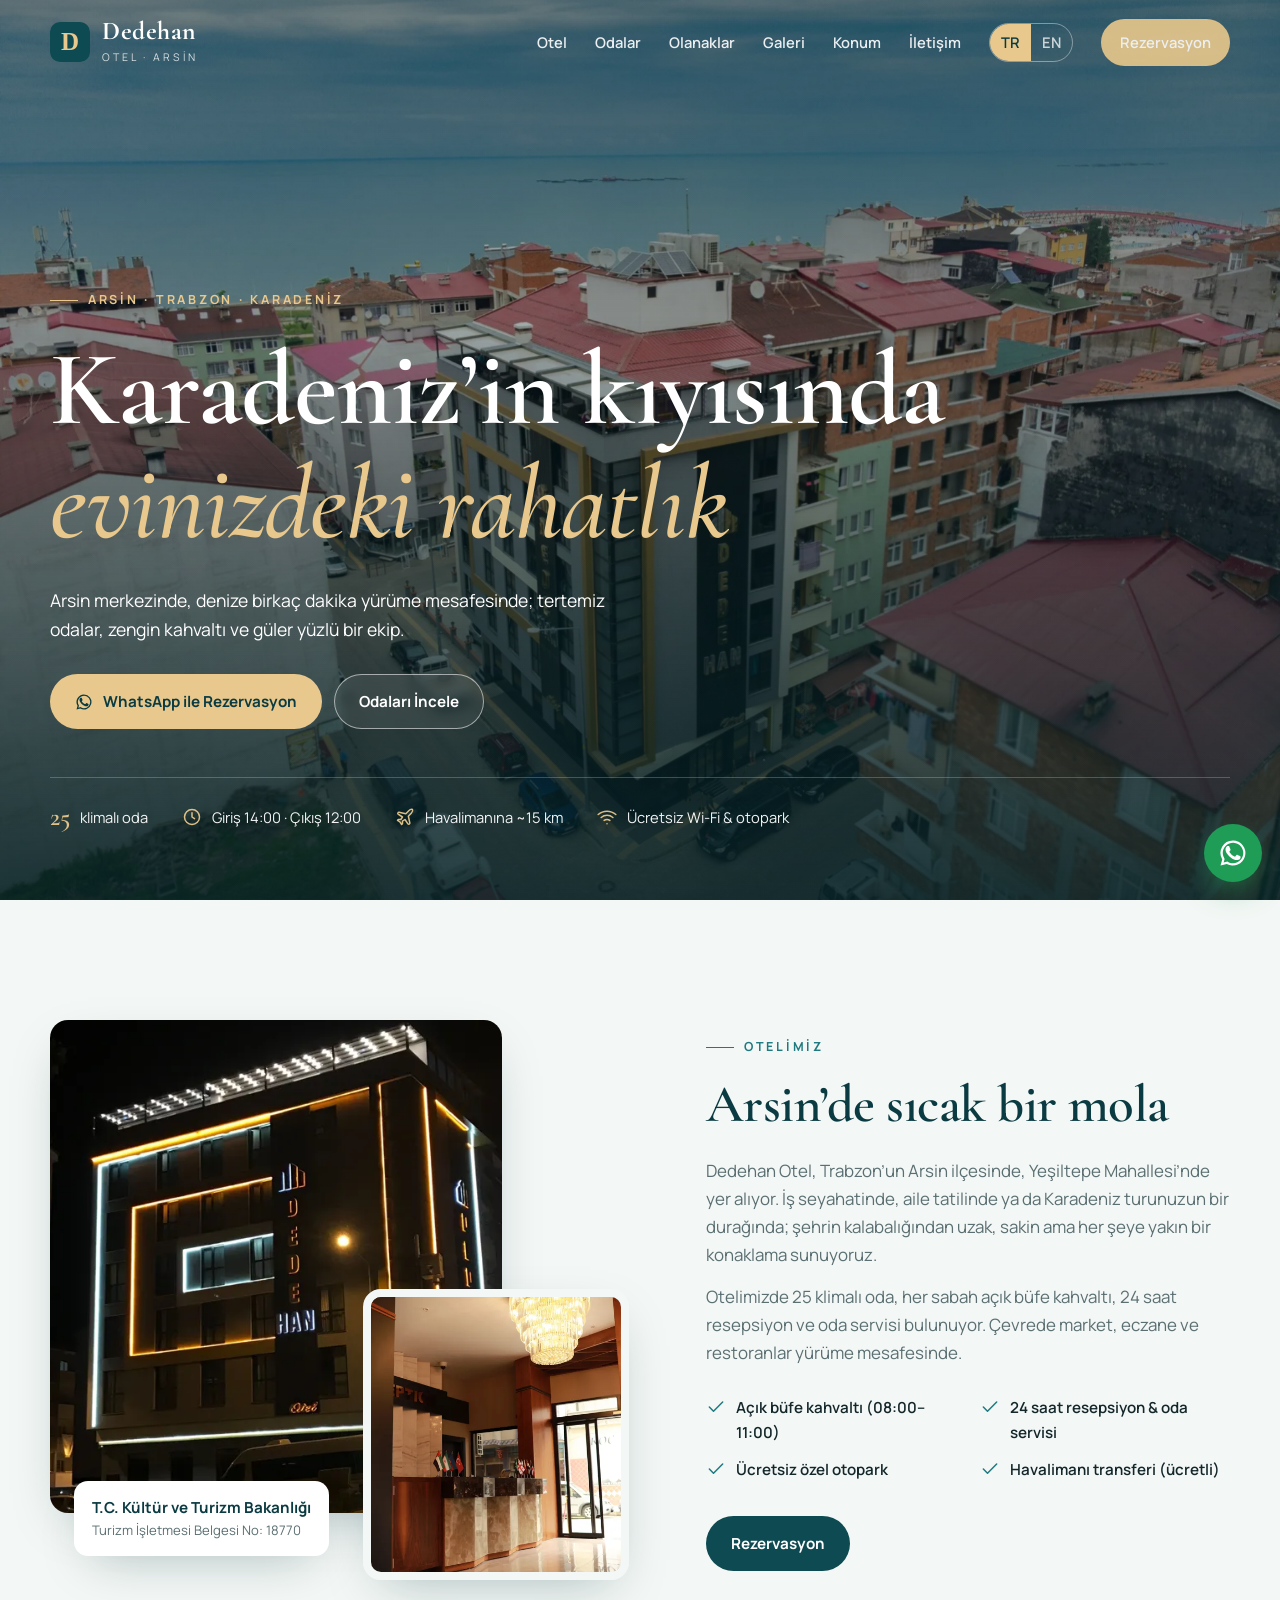
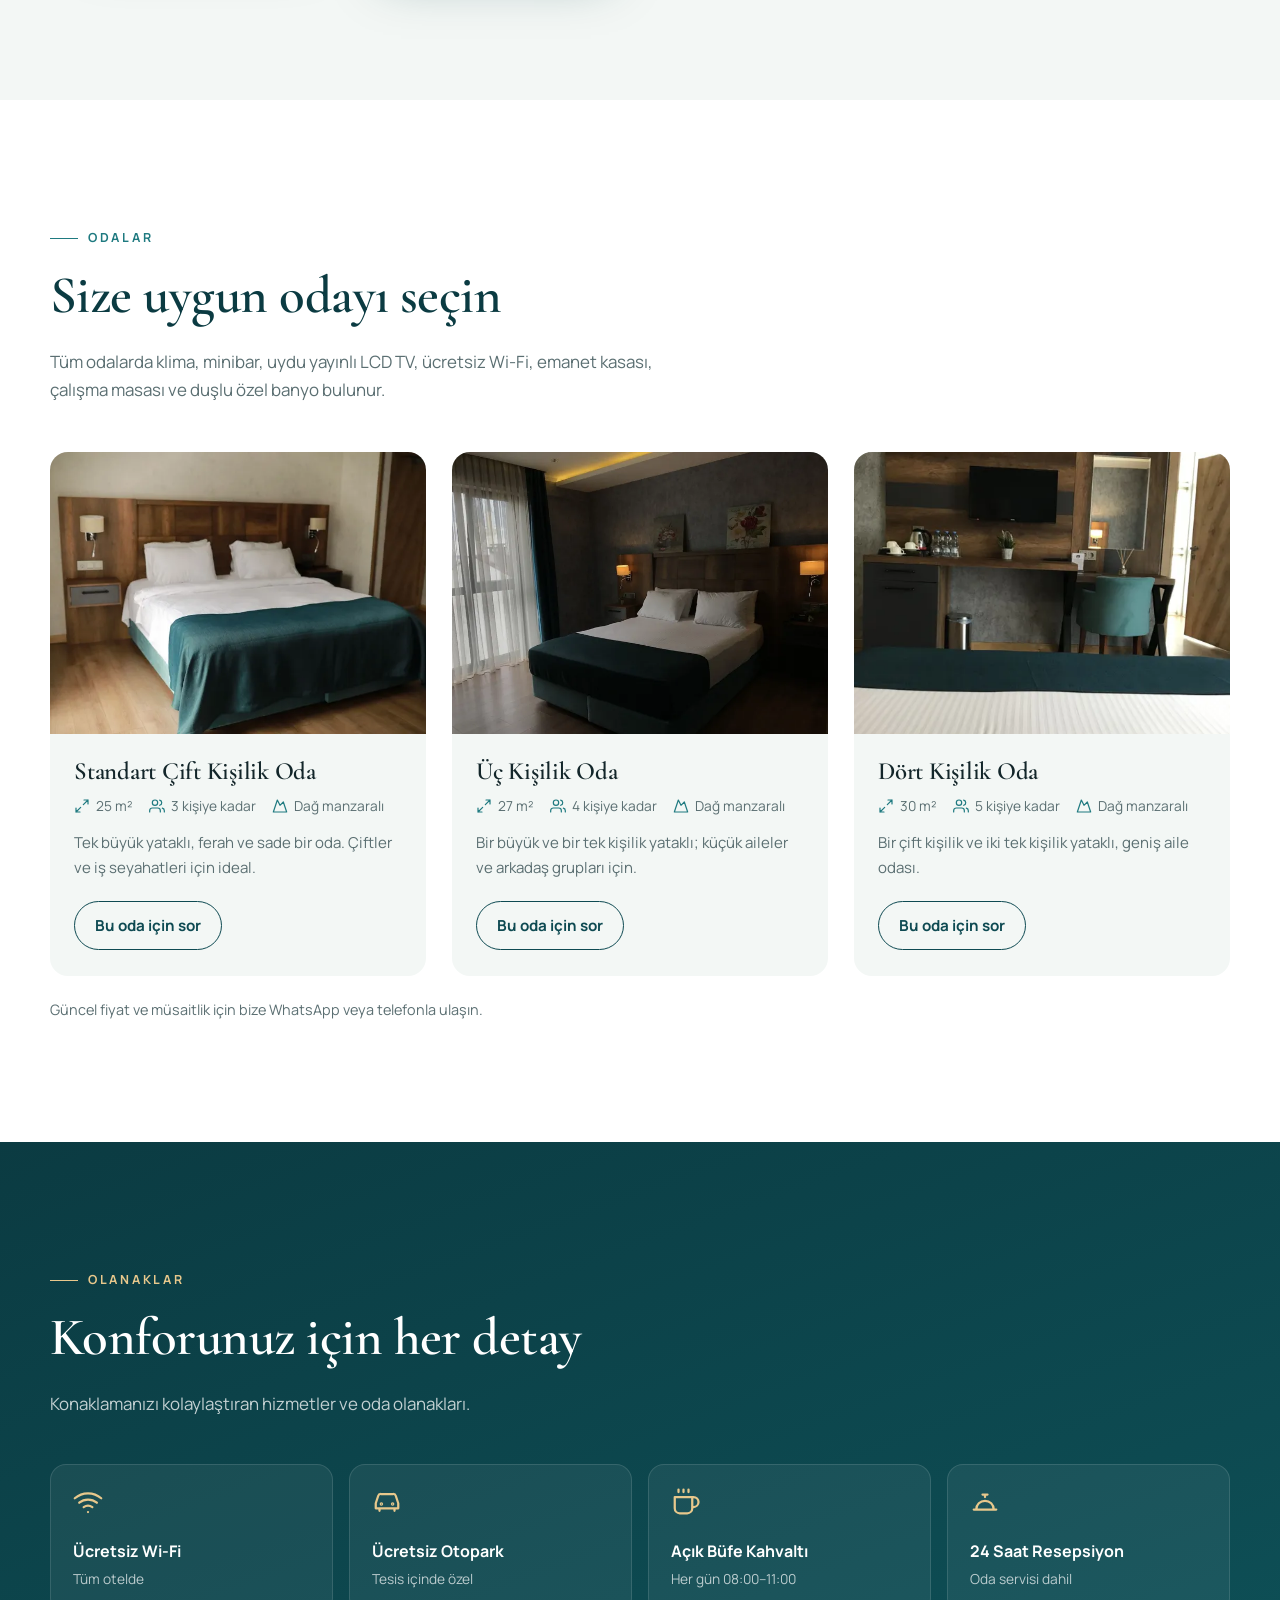
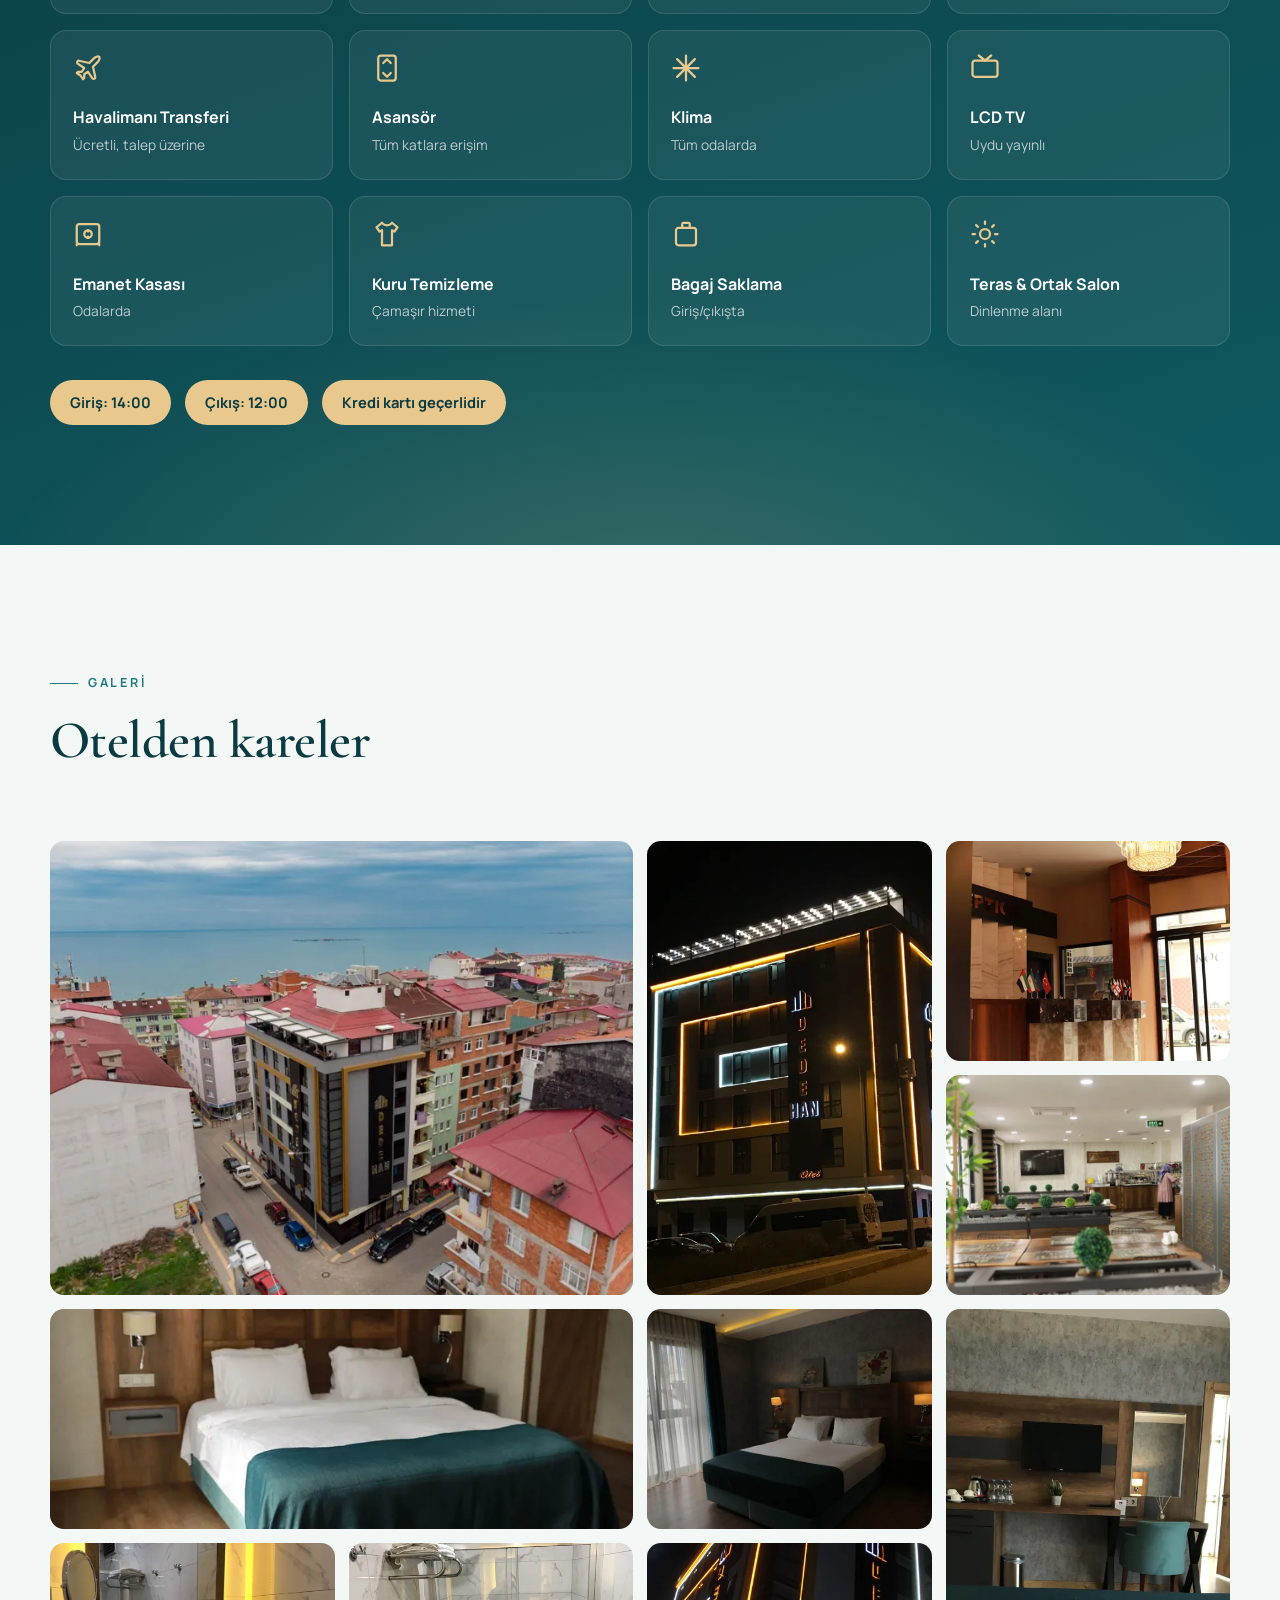
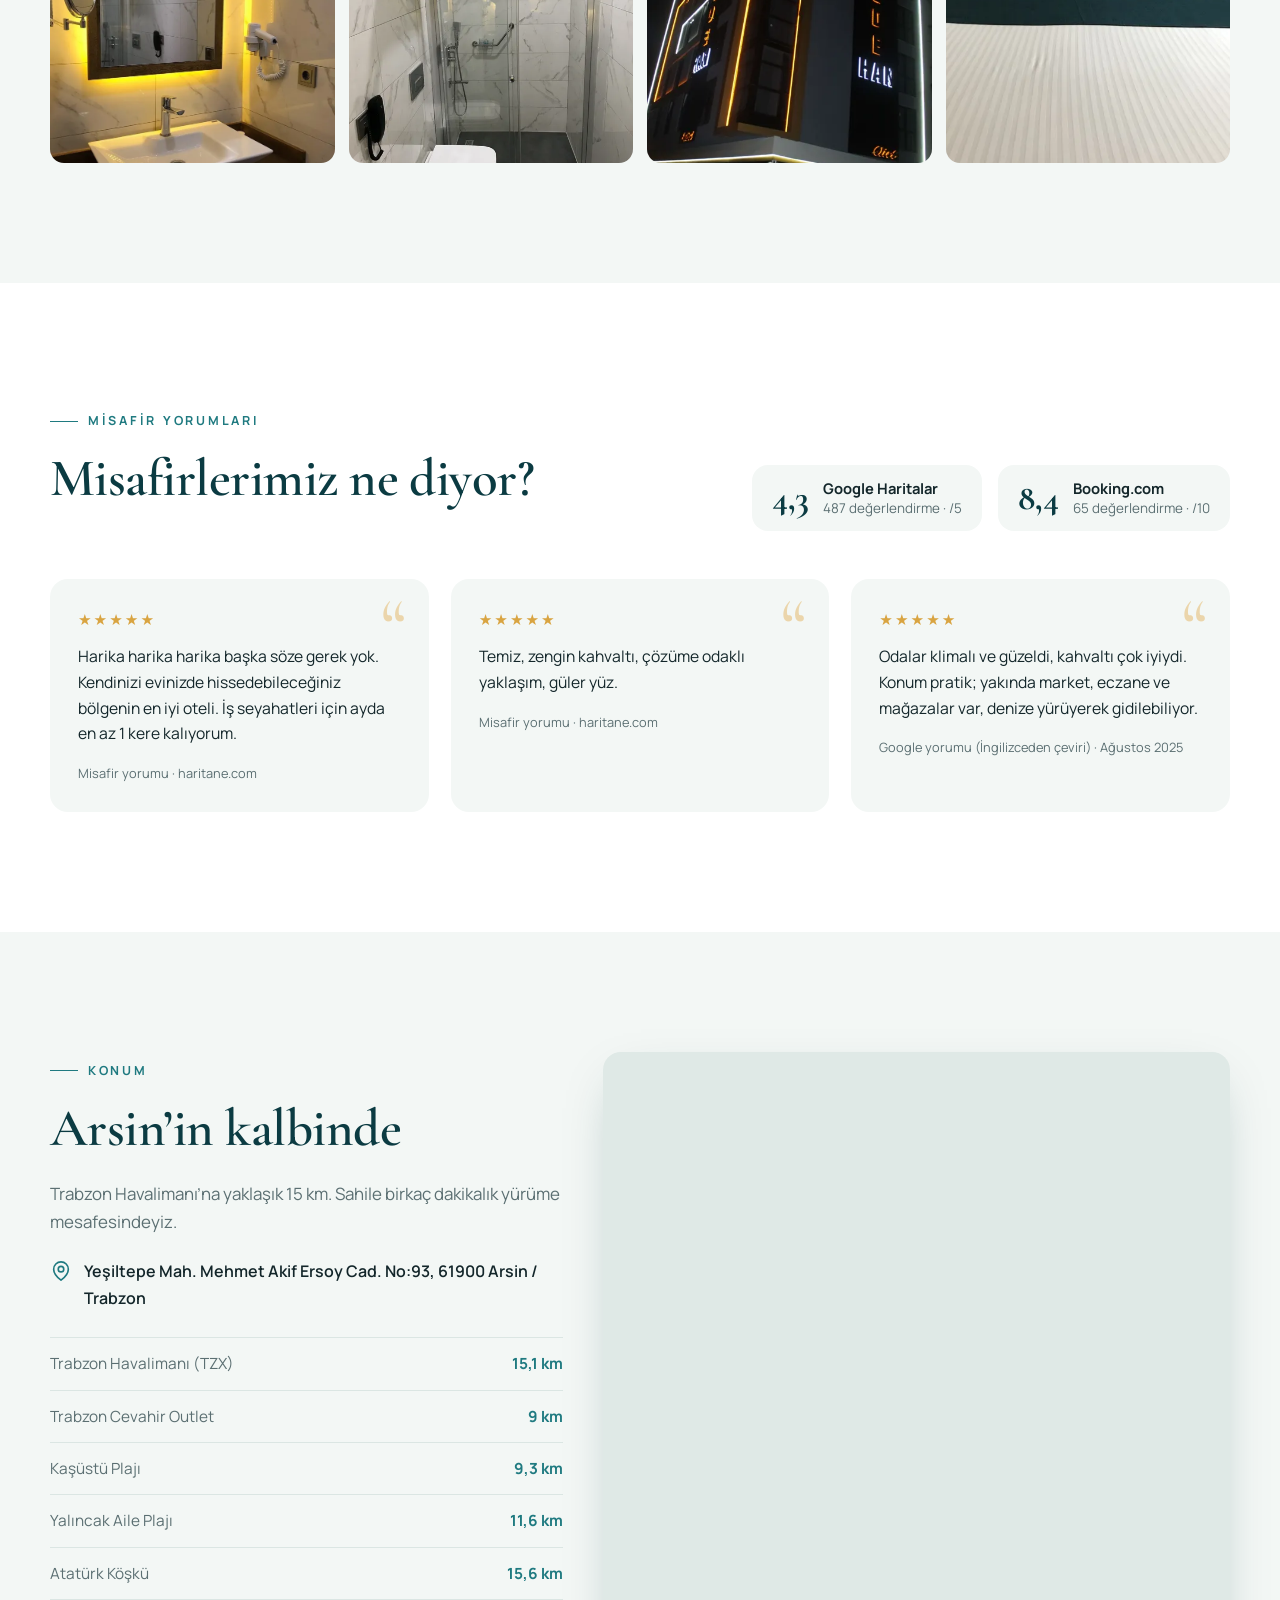
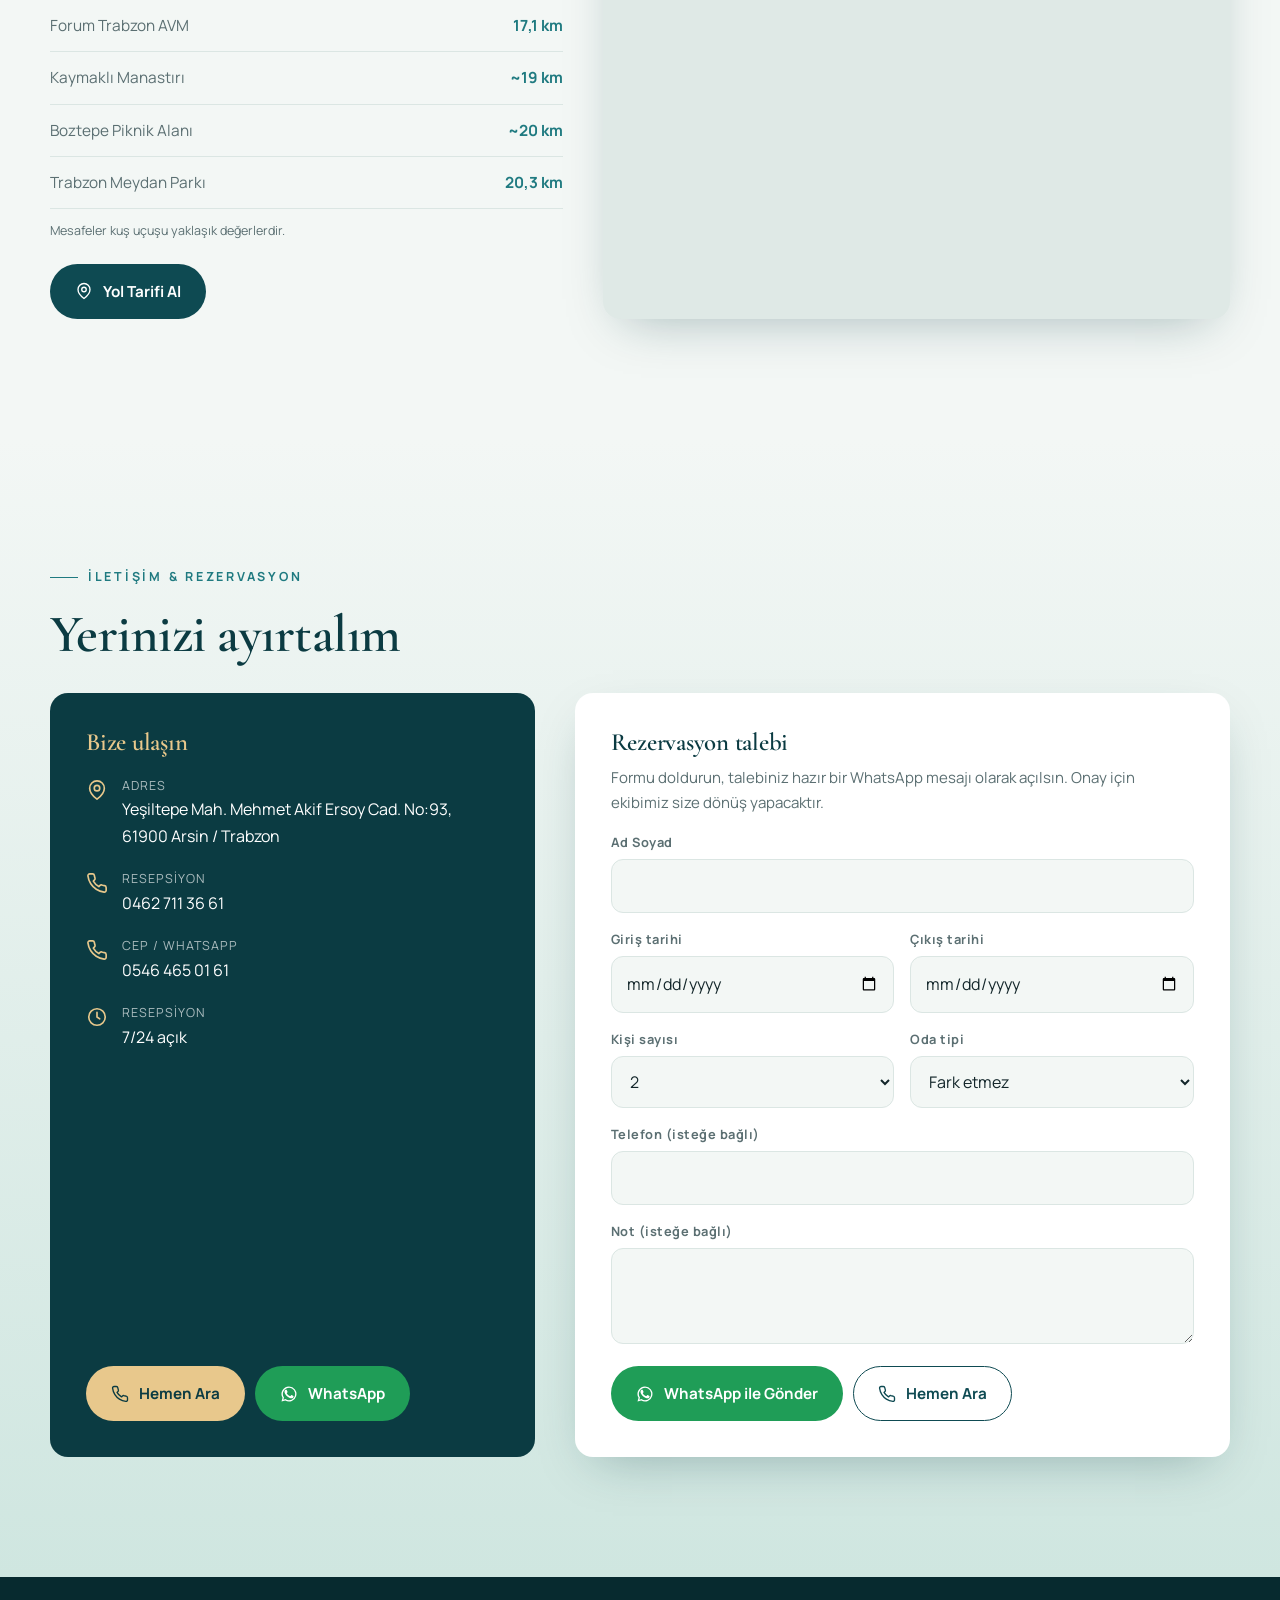
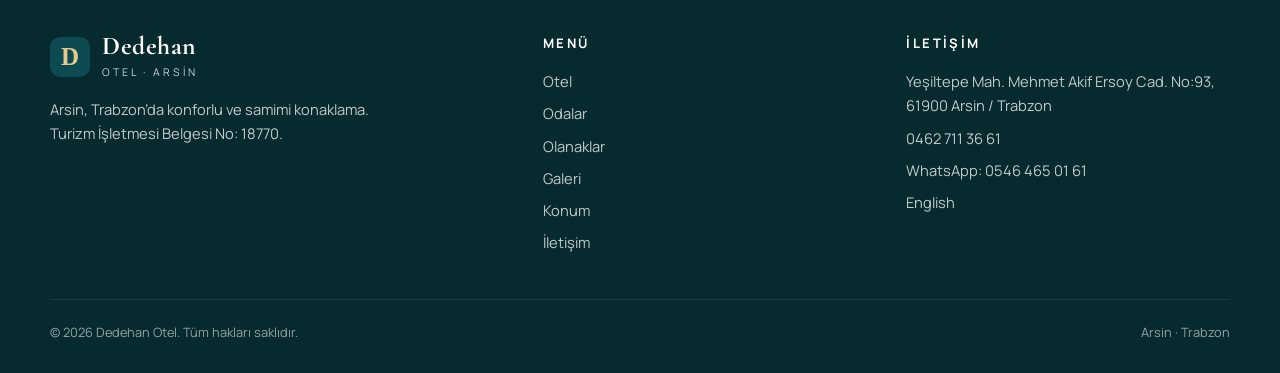
==== index.html @ 5c673018 "Dedehan Otel static site (TR/EN)" ====
<!doctype html>
<html lang="tr">
<head>
<meta charset="utf-8">
<meta name="viewport" content="width=device-width,initial-scale=1,viewport-fit=cover">
<title>Dedehan Otel | Arsin, Trabzon – Deniz Kenarında Konforlu Konaklama</title>
<meta name="description" content="Dedehan Otel, Trabzon Arsin&#x27;de 25 klimalı odası, açık büfe kahvaltısı, ücretsiz otoparkı ve 24 saat resepsiyonuyla sizi bekliyor. Trabzon Havalimanı&#x27;na 15 km.">
<meta name="theme-color" content="#0b3b42">
<link rel="canonical" href="https://adilmertdev.github.io/dedehan-otel/">
<link rel="alternate" hreflang="tr" href="https://adilmertdev.github.io/dedehan-otel/">
<link rel="alternate" hreflang="en" href="https://adilmertdev.github.io/dedehan-otel/en/">
<link rel="alternate" hreflang="x-default" href="https://adilmertdev.github.io/dedehan-otel/">
<meta property="og:type" content="website">
<meta property="og:site_name" content="Dedehan Otel">
<meta property="og:title" content="Dedehan Otel | Arsin, Trabzon – Deniz Kenarında Konforlu Konaklama">
<meta property="og:description" content="Dedehan Otel, Trabzon Arsin&#x27;de 25 klimalı odası, açık büfe kahvaltısı, ücretsiz otoparkı ve 24 saat resepsiyonuyla sizi bekliyor. Trabzon Havalimanı&#x27;na 15 km.">
<meta property="og:url" content="https://adilmertdev.github.io/dedehan-otel/">
<meta property="og:image" content="https://adilmertdev.github.io/dedehan-otel/assets/og.jpg">
<meta property="og:locale" content="tr_TR">
<meta name="twitter:card" content="summary_large_image">
<link rel="icon" href="assets/favicon.svg" type="image/svg+xml">
<link rel="icon" href="assets/favicon-32.png" sizes="32x32">
<link rel="apple-touch-icon" href="assets/apple-touch-icon.png">
<link rel="preconnect" href="https://fonts.googleapis.com">
<link rel="preconnect" href="https://fonts.gstatic.com" crossorigin>
<link href="https://fonts.googleapis.com/css2?family=Cormorant+Garamond:ital,wght@0,500;0,600;0,700;1,500&family=Manrope:wght@400;600;700&display=swap" rel="stylesheet">
<link rel="preload" as="image" href="assets/img/havadan-deniz.webp">
<link rel="stylesheet" href="css/style.css">
<script type="application/ld+json">{"@context": "https://schema.org", "@type": "Hotel", "name": "Dedehan Otel", "alternateName": "Dedehan Hotel", "url": "https://adilmertdev.github.io/dedehan-otel/", "image": ["https://adilmertdev.github.io/dedehan-otel/assets/img/havadan-deniz.webp", "https://adilmertdev.github.io/dedehan-otel/assets/img/dis-cephe-gece.webp"], "description": "Dedehan Otel, Trabzon Arsin'de 25 klimalı odası, açık büfe kahvaltısı, ücretsiz otoparkı ve 24 saat resepsiyonuyla sizi bekliyor. Trabzon Havalimanı'na 15 km.", "telephone": "+904627113661", "address": {"@type": "PostalAddress", "streetAddress": "Yeşiltepe Mah. Mehmet Akif Ersoy Cad. No:93", "addressLocality": "Arsin", "addressRegion": "Trabzon", "postalCode": "61900", "addressCountry": "TR"}, "geo": {"@type": "GeoCoordinates", "latitude": 40.953379, "longitude": 39.935476}, "checkinTime": "14:00", "checkoutTime": "12:00", "numberOfRooms": 25, "amenityFeature": [{"@type": "LocationFeatureSpecification", "name": "Free WiFi", "value": true}, {"@type": "LocationFeatureSpecification", "name": "Free parking", "value": true}, {"@type": "LocationFeatureSpecification", "name": "24-hour front desk", "value": true}, {"@type": "LocationFeatureSpecification", "name": "Room service", "value": true}, {"@type": "LocationFeatureSpecification", "name": "Airport shuttle", "value": true}, {"@type": "LocationFeatureSpecification", "name": "Elevator", "value": true}, {"@type": "LocationFeatureSpecification", "name": "Air conditioning", "value": true}, {"@type": "LocationFeatureSpecification", "name": "Breakfast", "value": true}], "aggregateRating": {"@type": "AggregateRating", "ratingValue": 4.3, "bestRating": 5, "reviewCount": 487}}</script>
</head>
<body>
<header class="hdr"><div class="wrap">
<a class="brand" href="#top"><img src="assets/favicon.svg" alt="" width="40" height="40"><span><b>Dedehan</b><small>Otel · Arsin</small></span></a>
<nav class="nav" aria-label="Menü"><a href="#hakkimizda">Otel</a><a href="#odalar">Odalar</a><a href="#olanaklar">Olanaklar</a><a href="#galeri">Galeri</a><a href="#konum">Konum</a><a href="#iletisim">İletişim</a><span class="lang"><a href="./" class="on" hreflang="tr" lang="tr">TR</a><a href="en/" class="" hreflang="en" lang="en">EN</a></span><a class="btn btn-sand" href="#iletisim">Rezervasyon</a></nav>
<button class="burger" aria-label="Menü" aria-expanded="false"><span></span></button>
</div></header>
<main id="top">
<section class="hero">
<div class="hero-bg"><img src="assets/img/havadan-deniz.webp" alt="Otel ve Karadeniz manzarası" fetchpriority="high"></div>
<div class="wrap">
<span class="eyebrow rv">Arsin · Trabzon · Karadeniz</span>
<h1 class="rv d1">Karadeniz’in kıyısında<br><em>evinizdeki rahatlık</em></h1>
<p class="rv d2">Arsin merkezinde, denize birkaç dakika yürüme mesafesinde; tertemiz odalar, zengin kahvaltı ve güler yüzlü bir ekip.</p>
<div class="hero-cta rv d3"><a class="btn btn-sand" href="https://wa.me/905464650161" target="_blank" rel="noopener"><svg viewBox="0 0 24 24" fill="currentColor" aria-hidden="true"><path d="M17.5 14.4c-.3-.1-1.8-.9-2-1-.3-.1-.5-.1-.7.1-.2.3-.8 1-.9 1.2-.2.2-.3.2-.6.1-.3-.1-1.3-.5-2.4-1.5-.9-.8-1.5-1.8-1.7-2.1-.2-.3 0-.5.1-.6l.4-.5c.2-.2.2-.3.3-.5.1-.2 0-.4 0-.5l-.9-2.2c-.2-.6-.5-.5-.7-.5h-.6c-.2 0-.5.1-.8.4-.3.3-1 1-1 2.5s1.1 2.9 1.2 3.1c.1.2 2.1 3.2 5.1 4.5.7.3 1.3.5 1.7.6.7.2 1.4.2 1.9.1.6-.1 1.8-.7 2-1.4.2-.7.2-1.3.2-1.4-.1-.1-.3-.2-.6-.3zM12 2a10 10 0 0 0-8.6 15.1L2 22l5-1.3A10 10 0 1 0 12 2zm0 18.2c-1.5 0-3-.4-4.2-1.2l-.3-.2-3 .8.8-2.9-.2-.3A8.2 8.2 0 1 1 12 20.2z"/></svg>WhatsApp ile Rezervasyon</a><a class="btn btn-ghost" href="#odalar">Odaları İncele</a></div>
<div class="hero-facts rv d3"><div><b>25</b>klimalı oda</div><div><svg viewBox="0 0 24 24" fill="none" stroke="currentColor" stroke-width="1.8" stroke-linecap="round" stroke-linejoin="round" aria-hidden="true"><circle cx="12" cy="12" r="9"/><path d="M12 7v5l3 2"/></svg>Giriş 14:00 · Çıkış 12:00</div><div><svg viewBox="0 0 24 24" fill="none" stroke="currentColor" stroke-width="1.8" stroke-linecap="round" stroke-linejoin="round" aria-hidden="true"><path d="M17.8 19.2 16 11l3.5-3.5C21 6 21.5 4 21 3c-1-.5-3 0-4.5 1.5L13 8 4.8 6.2c-.5-.1-.9.1-1.1.5l-.3.5c-.2.5-.1 1 .3 1.3L9 12l-2 3H4l-1 1 3 2 2 3 1-1v-3l3-2 3.5 5.3c.3.4.8.5 1.3.3l.5-.2c.4-.3.6-.7.5-1.2z"/></svg>Havalimanına ~15 km</div><div><svg viewBox="0 0 24 24" fill="none" stroke="currentColor" stroke-width="1.8" stroke-linecap="round" stroke-linejoin="round" aria-hidden="true"><path d="M5 12.55a11 11 0 0 1 14.08 0M1.42 9a16 16 0 0 1 21.16 0M8.53 16.11a6 6 0 0 1 6.95 0M12 20h.01"/></svg>Ücretsiz Wi‑Fi & otopark</div></div>
</div>
</section>

<section id="hakkimizda"><div class="wrap about-grid">
<div class="about-media rv"><img class="a1" src="assets/img/dis-cephe-gece-sm.webp" alt="Otel cephesi – gece" loading="lazy"><img class="a2" src="assets/img/lobi-sm.webp" alt="Lobi ve resepsiyon" loading="lazy"><div class="badge-cert"><b>T.C. Kültür ve Turizm Bakanlığı</b>Turizm İşletmesi Belgesi No: 18770</div></div>
<div><span class="eyebrow rv">Otelimiz</span><h2 class="rv d1">Arsin’de sıcak bir mola</h2><p class="lead rv d2">Dedehan Otel, Trabzon’un Arsin ilçesinde, Yeşiltepe Mahallesi’nde yer alıyor. İş seyahatinde, aile tatilinde ya da Karadeniz turunuzun bir durağında; şehrin kalabalığından uzak, sakin ama her şeye yakın bir konaklama sunuyoruz.</p><p class="lead rv d2" style="margin-top:14px">Otelimizde 25 klimalı oda, her sabah açık büfe kahvaltı, 24 saat resepsiyon ve oda servisi bulunuyor. Çevrede market, eczane ve restoranlar yürüme mesafesinde.</p>
<ul class="ticks rv d3"><li><svg viewBox="0 0 24 24" fill="none" stroke="currentColor" stroke-width="1.8" stroke-linecap="round" stroke-linejoin="round" aria-hidden="true"><path d="M20 6 9 17l-5-5"/></svg>Açık büfe kahvaltı (08:00–11:00)</li><li><svg viewBox="0 0 24 24" fill="none" stroke="currentColor" stroke-width="1.8" stroke-linecap="round" stroke-linejoin="round" aria-hidden="true"><path d="M20 6 9 17l-5-5"/></svg>24 saat resepsiyon & oda servisi</li><li><svg viewBox="0 0 24 24" fill="none" stroke="currentColor" stroke-width="1.8" stroke-linecap="round" stroke-linejoin="round" aria-hidden="true"><path d="M20 6 9 17l-5-5"/></svg>Ücretsiz özel otopark</li><li><svg viewBox="0 0 24 24" fill="none" stroke="currentColor" stroke-width="1.8" stroke-linecap="round" stroke-linejoin="round" aria-hidden="true"><path d="M20 6 9 17l-5-5"/></svg>Havalimanı transferi (ücretli)</li></ul>
<a class="btn btn-teal rv d3" href="#iletisim">Rezervasyon</a></div>
</div></section>

<section id="odalar" class="rooms"><div class="wrap">
<div class="sec-head"><div><span class="eyebrow rv">Odalar</span><h2 class="rv d1">Size uygun odayı seçin</h2><p class="lead rv d2">Tüm odalarda klima, minibar, uydu yayınlı LCD TV, ücretsiz Wi‑Fi, emanet kasası, çalışma masası ve duşlu özel banyo bulunur.</p></div></div>
<div class="room-grid"><article class="room rv d0"><div class="room-img"><img src="assets/img/oda-1-sm.webp" alt="Standart Çift Kişilik Oda" loading="lazy" width="720" height="540"></div><div class="room-body"><h3>Standart Çift Kişilik Oda</h3><div class="room-meta"><span><svg viewBox="0 0 24 24" fill="none" stroke="currentColor" stroke-width="1.8" stroke-linecap="round" stroke-linejoin="round" aria-hidden="true"><path d="M15 3h6v6M9 21H3v-6M21 3l-7 7M3 21l7-7"/></svg>25 m²</span><span><svg viewBox="0 0 24 24" fill="none" stroke="currentColor" stroke-width="1.8" stroke-linecap="round" stroke-linejoin="round" aria-hidden="true"><path d="M17 21v-2a4 4 0 0 0-4-4H5a4 4 0 0 0-4 4v2"/><circle cx="9" cy="7" r="4"/><path d="M23 21v-2a4 4 0 0 0-3-3.9M16 3.1a4 4 0 0 1 0 7.8"/></svg>3 kişiye kadar</span><span><svg viewBox="0 0 24 24" fill="none" stroke="currentColor" stroke-width="1.8" stroke-linecap="round" stroke-linejoin="round" aria-hidden="true"><path d="m8 3 4 8 5-5 5 15H2z"/></svg>Dağ manzaralı</span></div><p>Tek büyük yataklı, ferah ve sade bir oda. Çiftler ve iş seyahatleri için ideal.</p><a class="btn btn-line" href="#iletisim" data-room="Standart Çift Kişilik Oda">Bu oda için sor</a></div></article><article class="room rv d1"><div class="room-img"><img src="assets/img/oda-2-sm.webp" alt="Üç Kişilik Oda" loading="lazy" width="720" height="540"></div><div class="room-body"><h3>Üç Kişilik Oda</h3><div class="room-meta"><span><svg viewBox="0 0 24 24" fill="none" stroke="currentColor" stroke-width="1.8" stroke-linecap="round" stroke-linejoin="round" aria-hidden="true"><path d="M15 3h6v6M9 21H3v-6M21 3l-7 7M3 21l7-7"/></svg>27 m²</span><span><svg viewBox="0 0 24 24" fill="none" stroke="currentColor" stroke-width="1.8" stroke-linecap="round" stroke-linejoin="round" aria-hidden="true"><path d="M17 21v-2a4 4 0 0 0-4-4H5a4 4 0 0 0-4 4v2"/><circle cx="9" cy="7" r="4"/><path d="M23 21v-2a4 4 0 0 0-3-3.9M16 3.1a4 4 0 0 1 0 7.8"/></svg>4 kişiye kadar</span><span><svg viewBox="0 0 24 24" fill="none" stroke="currentColor" stroke-width="1.8" stroke-linecap="round" stroke-linejoin="round" aria-hidden="true"><path d="m8 3 4 8 5-5 5 15H2z"/></svg>Dağ manzaralı</span></div><p>Bir büyük ve bir tek kişilik yataklı; küçük aileler ve arkadaş grupları için.</p><a class="btn btn-line" href="#iletisim" data-room="Üç Kişilik Oda">Bu oda için sor</a></div></article><article class="room rv d2"><div class="room-img"><img src="assets/img/oda-calisma-sm.webp" alt="Dört Kişilik Oda" loading="lazy" width="720" height="540"></div><div class="room-body"><h3>Dört Kişilik Oda</h3><div class="room-meta"><span><svg viewBox="0 0 24 24" fill="none" stroke="currentColor" stroke-width="1.8" stroke-linecap="round" stroke-linejoin="round" aria-hidden="true"><path d="M15 3h6v6M9 21H3v-6M21 3l-7 7M3 21l7-7"/></svg>30 m²</span><span><svg viewBox="0 0 24 24" fill="none" stroke="currentColor" stroke-width="1.8" stroke-linecap="round" stroke-linejoin="round" aria-hidden="true"><path d="M17 21v-2a4 4 0 0 0-4-4H5a4 4 0 0 0-4 4v2"/><circle cx="9" cy="7" r="4"/><path d="M23 21v-2a4 4 0 0 0-3-3.9M16 3.1a4 4 0 0 1 0 7.8"/></svg>5 kişiye kadar</span><span><svg viewBox="0 0 24 24" fill="none" stroke="currentColor" stroke-width="1.8" stroke-linecap="round" stroke-linejoin="round" aria-hidden="true"><path d="m8 3 4 8 5-5 5 15H2z"/></svg>Dağ manzaralı</span></div><p>Bir çift kişilik ve iki tek kişilik yataklı, geniş aile odası.</p><a class="btn btn-line" href="#iletisim" data-room="Dört Kişilik Oda">Bu oda için sor</a></div></article></div>
<p class="room-note rv">Güncel fiyat ve müsaitlik için bize WhatsApp veya telefonla ulaşın.</p>
</div></section>

<section id="olanaklar" class="amen"><div class="wrap">
<span class="eyebrow rv">Olanaklar</span><h2 class="rv d1">Konforunuz için her detay</h2><p class="lead rv d2">Konaklamanızı kolaylaştıran hizmetler ve oda olanakları.</p>
<div class="amen-grid"><div class="am rv d0"><svg viewBox="0 0 24 24" fill="none" stroke="currentColor" stroke-width="1.8" stroke-linecap="round" stroke-linejoin="round" aria-hidden="true"><path d="M5 12.55a11 11 0 0 1 14.08 0M1.42 9a16 16 0 0 1 21.16 0M8.53 16.11a6 6 0 0 1 6.95 0M12 20h.01"/></svg><b>Ücretsiz Wi‑Fi</b><span>Tüm otelde</span></div><div class="am rv d1"><svg viewBox="0 0 24 24" fill="none" stroke="currentColor" stroke-width="1.8" stroke-linecap="round" stroke-linejoin="round" aria-hidden="true"><path d="M5 17h14M6 17v2M18 17v2M3 13l2-6a2 2 0 0 1 2-1.4h10A2 2 0 0 1 19 7l2 6v4H3z"/><circle cx="7.5" cy="13.5" r=".5"/><circle cx="16.5" cy="13.5" r=".5"/></svg><b>Ücretsiz Otopark</b><span>Tesis içinde özel</span></div><div class="am rv d2"><svg viewBox="0 0 24 24" fill="none" stroke="currentColor" stroke-width="1.8" stroke-linecap="round" stroke-linejoin="round" aria-hidden="true"><path d="M17 8h1a4 4 0 0 1 0 8h-1M3 8h14v9a4 4 0 0 1-4 4H7a4 4 0 0 1-4-4z"/><path d="M6 2v2M10 2v2M14 2v2"/></svg><b>Açık Büfe Kahvaltı</b><span>Her gün 08:00–11:00</span></div><div class="am rv d3"><svg viewBox="0 0 24 24" fill="none" stroke="currentColor" stroke-width="1.8" stroke-linecap="round" stroke-linejoin="round" aria-hidden="true"><path d="M3 18h18M5 18a7 7 0 0 1 14 0M12 8V6M10 6h4"/></svg><b>24 Saat Resepsiyon</b><span>Oda servisi dahil</span></div><div class="am rv d0"><svg viewBox="0 0 24 24" fill="none" stroke="currentColor" stroke-width="1.8" stroke-linecap="round" stroke-linejoin="round" aria-hidden="true"><path d="M17.8 19.2 16 11l3.5-3.5C21 6 21.5 4 21 3c-1-.5-3 0-4.5 1.5L13 8 4.8 6.2c-.5-.1-.9.1-1.1.5l-.3.5c-.2.5-.1 1 .3 1.3L9 12l-2 3H4l-1 1 3 2 2 3 1-1v-3l3-2 3.5 5.3c.3.4.8.5 1.3.3l.5-.2c.4-.3.6-.7.5-1.2z"/></svg><b>Havalimanı Transferi</b><span>Ücretli, talep üzerine</span></div><div class="am rv d1"><svg viewBox="0 0 24 24" fill="none" stroke="currentColor" stroke-width="1.8" stroke-linecap="round" stroke-linejoin="round" aria-hidden="true"><rect x="5" y="2" width="14" height="20" rx="2"/><path d="m9 8 3-3 3 3M9 16l3 3 3-3"/></svg><b>Asansör</b><span>Tüm katlara erişim</span></div><div class="am rv d2"><svg viewBox="0 0 24 24" fill="none" stroke="currentColor" stroke-width="1.8" stroke-linecap="round" stroke-linejoin="round" aria-hidden="true"><path d="M12 2v20M4.9 4.9l14.2 14.2M2 12h20M4.9 19.1 19.1 4.9"/></svg><b>Klima</b><span>Tüm odalarda</span></div><div class="am rv d3"><svg viewBox="0 0 24 24" fill="none" stroke="currentColor" stroke-width="1.8" stroke-linecap="round" stroke-linejoin="round" aria-hidden="true"><rect x="2" y="6" width="20" height="13" rx="2"/><path d="m17 2-5 4-5-4"/></svg><b>LCD TV</b><span>Uydu yayınlı</span></div><div class="am rv d0"><svg viewBox="0 0 24 24" fill="none" stroke="currentColor" stroke-width="1.8" stroke-linecap="round" stroke-linejoin="round" aria-hidden="true"><rect x="3" y="4" width="18" height="16" rx="2"/><circle cx="12" cy="12" r="3"/><path d="M12 9v1M12 14v1M3 20v1M21 20v1"/></svg><b>Emanet Kasası</b><span>Odalarda</span></div><div class="am rv d1"><svg viewBox="0 0 24 24" fill="none" stroke="currentColor" stroke-width="1.8" stroke-linecap="round" stroke-linejoin="round" aria-hidden="true"><path d="M20.4 6.6 16 3c-.8 1.2-2.3 2-4 2s-3.2-.8-4-2L3.6 6.6 6 10l2-1v12h8V9l2 1z"/></svg><b>Kuru Temizleme</b><span>Çamaşır hizmeti</span></div><div class="am rv d2"><svg viewBox="0 0 24 24" fill="none" stroke="currentColor" stroke-width="1.8" stroke-linecap="round" stroke-linejoin="round" aria-hidden="true"><rect x="4" y="7" width="16" height="14" rx="2"/><path d="M9 7V4a1 1 0 0 1 1-1h4a1 1 0 0 1 1 1v3"/></svg><b>Bagaj Saklama</b><span>Giriş/çıkışta</span></div><div class="am rv d3"><svg viewBox="0 0 24 24" fill="none" stroke="currentColor" stroke-width="1.8" stroke-linecap="round" stroke-linejoin="round" aria-hidden="true"><circle cx="12" cy="12" r="4"/><path d="M12 2v2M12 20v2M4.9 4.9l1.4 1.4M17.7 17.7l1.4 1.4M2 12h2M20 12h2M4.9 19.1l1.4-1.4M17.7 6.3l1.4-1.4"/></svg><b>Teras & Ortak Salon</b><span>Dinlenme alanı</span></div></div>
<div class="policy rv"><div>Giriş: 14:00</div><div>Çıkış: 12:00</div><div>Kredi kartı geçerlidir</div></div>
</div></section>

<section id="galeri"><div class="wrap">
<div class="sec-head"><div><span class="eyebrow rv">Galeri</span><h2 class="rv d1">Otelden kareler</h2></div></div>
<div class="gal"><button class="w2 h2 rv" data-full="assets/img/havadan-deniz.webp" data-cap="Otel ve Karadeniz manzarası" aria-label="Otel ve Karadeniz manzarası"><img src="assets/img/havadan-deniz-sm.webp" alt="Otel ve Karadeniz manzarası" loading="lazy"><figcaption>Otel ve Karadeniz manzarası</figcaption></button><button class="h2 rv" data-full="assets/img/dis-cephe-gece.webp" data-cap="Otel cephesi – gece" aria-label="Otel cephesi – gece"><img src="assets/img/dis-cephe-gece-sm.webp" alt="Otel cephesi – gece" loading="lazy"><figcaption>Otel cephesi – gece</figcaption></button><button class=" rv" data-full="assets/img/lobi.webp" data-cap="Lobi ve resepsiyon" aria-label="Lobi ve resepsiyon"><img src="assets/img/lobi-sm.webp" alt="Lobi ve resepsiyon" loading="lazy"><figcaption>Lobi ve resepsiyon</figcaption></button><button class=" rv" data-full="assets/img/kahvalti.webp" data-cap="Kahvaltı salonu" aria-label="Kahvaltı salonu"><img src="assets/img/kahvalti-sm.webp" alt="Kahvaltı salonu" loading="lazy"><figcaption>Kahvaltı salonu</figcaption></button><button class="w2 rv" data-full="assets/img/oda-1.webp" data-cap="Standart oda" aria-label="Standart oda"><img src="assets/img/oda-1-sm.webp" alt="Standart oda" loading="lazy"><figcaption>Standart oda</figcaption></button><button class=" rv" data-full="assets/img/oda-2.webp" data-cap="Oda" aria-label="Oda"><img src="assets/img/oda-2-sm.webp" alt="Oda" loading="lazy"><figcaption>Oda</figcaption></button><button class="h2 rv" data-full="assets/img/oda-calisma.webp" data-cap="Oda – çalışma alanı" aria-label="Oda – çalışma alanı"><img src="assets/img/oda-calisma-sm.webp" alt="Oda – çalışma alanı" loading="lazy"><figcaption>Oda – çalışma alanı</figcaption></button><button class=" rv" data-full="assets/img/banyo.webp" data-cap="Banyo" aria-label="Banyo"><img src="assets/img/banyo-sm.webp" alt="Banyo" loading="lazy"><figcaption>Banyo</figcaption></button><button class=" rv" data-full="assets/img/dus.webp" data-cap="Duş" aria-label="Duş"><img src="assets/img/dus-sm.webp" alt="Duş" loading="lazy"><figcaption>Duş</figcaption></button><button class=" rv" data-full="assets/img/dis-cephe-yan.webp" data-cap="Otel cephesi" aria-label="Otel cephesi"><img src="assets/img/dis-cephe-yan-sm.webp" alt="Otel cephesi" loading="lazy"><figcaption>Otel cephesi</figcaption></button></div>
</div></section>

<section id="yorumlar" class="reviews"><div class="wrap">
<div class="sec-head"><div><span class="eyebrow rv">Misafir Yorumları</span><h2 class="rv d1">Misafirlerimiz ne diyor?</h2></div><div class="scores rv d2"><div class="score"><b>4,3</b><span><strong>Google Haritalar</strong>487 değerlendirme · /5</span></div><div class="score"><b>8,4</b><span><strong>Booking.com</strong>65 değerlendirme · /10</span></div></div></div>
<div class="rev-grid"><blockquote class="rev rv d0"><div class="stars" aria-label="5/5">★★★★★</div><p>Harika harika harika başka söze gerek yok. Kendinizi evinizde hissedebileceğiniz bölgenin en iyi oteli. İş seyahatleri için ayda en az 1 kere kalıyorum.</p><small>Misafir yorumu · haritane.com</small></blockquote><blockquote class="rev rv d1"><div class="stars" aria-label="5/5">★★★★★</div><p>Temiz, zengin kahvaltı, çözüme odaklı yaklaşım, güler yüz.</p><small>Misafir yorumu · haritane.com</small></blockquote><blockquote class="rev rv d2"><div class="stars" aria-label="5/5">★★★★★</div><p>Odalar klimalı ve güzeldi, kahvaltı çok iyiydi. Konum pratik; yakında market, eczane ve mağazalar var, denize yürüyerek gidilebiliyor.</p><small>Google yorumu (İngilizceden çeviri) · Ağustos 2025</small></blockquote></div>
</div></section>

<section id="konum"><div class="wrap loc-grid">
<div><span class="eyebrow rv">Konum</span><h2 class="rv d1">Arsin’in kalbinde</h2><p class="lead rv d2">Trabzon Havalimanı’na yaklaşık 15 km. Sahile birkaç dakikalık yürüme mesafesindeyiz.</p>
<div class="addr rv"><svg viewBox="0 0 24 24" fill="none" stroke="currentColor" stroke-width="1.8" stroke-linecap="round" stroke-linejoin="round" aria-hidden="true"><path d="M20 10c0 6-8 12-8 12s-8-6-8-12a8 8 0 0 1 16 0z"/><circle cx="12" cy="10" r="3"/></svg><span>Yeşiltepe Mah. Mehmet Akif Ersoy Cad. No:93, 61900 Arsin / Trabzon</span></div>
<ul class="near rv"><li><span>Trabzon Havalimanı (TZX)</span><b>15,1 km</b></li><li><span>Trabzon Cevahir Outlet</span><b>9 km</b></li><li><span>Kaşüstü Plajı</span><b>9,3 km</b></li><li><span>Yalıncak Aile Plajı</span><b>11,6 km</b></li><li><span>Atatürk Köşkü</span><b>15,6 km</b></li><li><span>Forum Trabzon AVM</span><b>17,1 km</b></li><li><span>Kaymaklı Manastırı</span><b>~19 km</b></li><li><span>Boztepe Piknik Alanı</span><b>~20 km</b></li><li><span>Trabzon Meydan Parkı</span><b>20,3 km</b></li></ul><p class="src">Mesafeler kuş uçuşu yaklaşık değerlerdir.</p>
<a class="btn btn-teal" style="margin-top:22px" href="https://www.google.com/maps/dir/?api=1&destination=40.953379,39.935476" target="_blank" rel="noopener"><svg viewBox="0 0 24 24" fill="none" stroke="currentColor" stroke-width="1.8" stroke-linecap="round" stroke-linejoin="round" aria-hidden="true"><path d="M20 10c0 6-8 12-8 12s-8-6-8-12a8 8 0 0 1 16 0z"/><circle cx="12" cy="10" r="3"/></svg>Yol Tarifi Al</a></div>
<div class="map rv d1"><iframe title="Google Maps – Dedehan Otel" src="https://maps.google.com/maps?q=Dedehan+Otel,+Mehmet+Akif+Ersoy+Cd.+No:93,+61900+Arsin/Trabzon&amp;hl=tr&amp;z=16&amp;output=embed" loading="lazy" referrerpolicy="no-referrer-when-downgrade" allowfullscreen></iframe></div>
</div></section>

<section id="iletisim" class="contact"><div class="wrap">
<span class="eyebrow rv">İletişim & Rezervasyon</span><h2 class="rv d1">Yerinizi ayırtalım</h2>
<div class="ct-grid" style="margin-top:30px">
<div class="ct-card rv"><h3>Bize ulaşın</h3>
<div class="ct-item"><svg viewBox="0 0 24 24" fill="none" stroke="currentColor" stroke-width="1.8" stroke-linecap="round" stroke-linejoin="round" aria-hidden="true"><path d="M20 10c0 6-8 12-8 12s-8-6-8-12a8 8 0 0 1 16 0z"/><circle cx="12" cy="10" r="3"/></svg><div><small>Adres</small>Yeşiltepe Mah. Mehmet Akif Ersoy Cad. No:93, 61900 Arsin / Trabzon</div></div>
<div class="ct-item"><svg viewBox="0 0 24 24" fill="none" stroke="currentColor" stroke-width="1.8" stroke-linecap="round" stroke-linejoin="round" aria-hidden="true"><path d="M22 16.9v3a2 2 0 0 1-2.2 2 19.8 19.8 0 0 1-8.6-3.1 19.5 19.5 0 0 1-6-6A19.8 19.8 0 0 1 2.1 4.2 2 2 0 0 1 4.1 2h3a2 2 0 0 1 2 1.7c.1 1 .4 1.9.7 2.8a2 2 0 0 1-.5 2.1L8 9.9a16 16 0 0 0 6 6l1.3-1.3a2 2 0 0 1 2.1-.4c.9.3 1.8.6 2.8.7a2 2 0 0 1 1.7 2z"/></svg><div><small>Resepsiyon</small><a href="tel:+904627113661">0462 711 36 61</a></div></div>
<div class="ct-item"><svg viewBox="0 0 24 24" fill="none" stroke="currentColor" stroke-width="1.8" stroke-linecap="round" stroke-linejoin="round" aria-hidden="true"><path d="M22 16.9v3a2 2 0 0 1-2.2 2 19.8 19.8 0 0 1-8.6-3.1 19.5 19.5 0 0 1-6-6A19.8 19.8 0 0 1 2.1 4.2 2 2 0 0 1 4.1 2h3a2 2 0 0 1 2 1.7c.1 1 .4 1.9.7 2.8a2 2 0 0 1-.5 2.1L8 9.9a16 16 0 0 0 6 6l1.3-1.3a2 2 0 0 1 2.1-.4c.9.3 1.8.6 2.8.7a2 2 0 0 1 1.7 2z"/></svg><div><small>Cep / WhatsApp</small><a href="tel:+905464650161">0546 465 01 61</a></div></div>
<div class="ct-item"><svg viewBox="0 0 24 24" fill="none" stroke="currentColor" stroke-width="1.8" stroke-linecap="round" stroke-linejoin="round" aria-hidden="true"><circle cx="12" cy="12" r="9"/><path d="M12 7v5l3 2"/></svg><div><small>Resepsiyon</small>7/24 açık</div></div>
<div class="ct-btns"><a class="btn btn-sand" href="tel:+904627113661"><svg viewBox="0 0 24 24" fill="none" stroke="currentColor" stroke-width="1.8" stroke-linecap="round" stroke-linejoin="round" aria-hidden="true"><path d="M22 16.9v3a2 2 0 0 1-2.2 2 19.8 19.8 0 0 1-8.6-3.1 19.5 19.5 0 0 1-6-6A19.8 19.8 0 0 1 2.1 4.2 2 2 0 0 1 4.1 2h3a2 2 0 0 1 2 1.7c.1 1 .4 1.9.7 2.8a2 2 0 0 1-.5 2.1L8 9.9a16 16 0 0 0 6 6l1.3-1.3a2 2 0 0 1 2.1-.4c.9.3 1.8.6 2.8.7a2 2 0 0 1 1.7 2z"/></svg>Hemen Ara</a><a class="btn btn-wa" href="https://wa.me/905464650161" target="_blank" rel="noopener"><svg viewBox="0 0 24 24" fill="currentColor" aria-hidden="true"><path d="M17.5 14.4c-.3-.1-1.8-.9-2-1-.3-.1-.5-.1-.7.1-.2.3-.8 1-.9 1.2-.2.2-.3.2-.6.1-.3-.1-1.3-.5-2.4-1.5-.9-.8-1.5-1.8-1.7-2.1-.2-.3 0-.5.1-.6l.4-.5c.2-.2.2-.3.3-.5.1-.2 0-.4 0-.5l-.9-2.2c-.2-.6-.5-.5-.7-.5h-.6c-.2 0-.5.1-.8.4-.3.3-1 1-1 2.5s1.1 2.9 1.2 3.1c.1.2 2.1 3.2 5.1 4.5.7.3 1.3.5 1.7.6.7.2 1.4.2 1.9.1.6-.1 1.8-.7 2-1.4.2-.7.2-1.3.2-1.4-.1-.1-.3-.2-.6-.3zM12 2a10 10 0 0 0-8.6 15.1L2 22l5-1.3A10 10 0 1 0 12 2zm0 18.2c-1.5 0-3-.4-4.2-1.2l-.3-.2-3 .8.8-2.9-.2-.3A8.2 8.2 0 1 1 12 20.2z"/></svg>WhatsApp</a></div>
</div>
<form class="inq rv d1" novalidate data-wa="905464650161" data-t='{&quot;hi&quot;: &quot;Merhaba, Dedehan Otel için rezervasyon talebim var.&quot;, &quot;name&quot;: &quot;Ad Soyad&quot;, &quot;cin&quot;: &quot;Giriş tarihi&quot;, &quot;cout&quot;: &quot;Çıkış tarihi&quot;, &quot;guests&quot;: &quot;Kişi sayısı&quot;, &quot;room&quot;: &quot;Oda tipi&quot;, &quot;phone&quot;: &quot;Telefon&quot;, &quot;note&quot;: &quot;Not&quot;, &quot;req&quot;: &quot;Lütfen ad soyad ve tarihleri doldurun.&quot;, &quot;dates&quot;: &quot;Çıkış tarihi giriş tarihinden sonra olmalı.&quot;}'>
<h3>Rezervasyon talebi</h3><p class="lead">Formu doldurun, talebiniz hazır bir WhatsApp mesajı olarak açılsın. Onay için ekibimiz size dönüş yapacaktır.</p>
<div class="f full"><label for="f-name">Ad Soyad</label><input id="f-name" name="name" autocomplete="name" required></div>
<div class="f"><label for="f-in">Giriş tarihi</label><input id="f-in" name="in" type="date" required></div>
<div class="f"><label for="f-out">Çıkış tarihi</label><input id="f-out" name="out" type="date" required></div>
<div class="f"><label for="f-g">Kişi sayısı</label><select id="f-g" name="guests"><option>1</option><option selected>2</option><option>3</option><option>4</option><option>5</option></select></div>
<div class="f"><label for="f-r">Oda tipi</label><select id="f-r" name="room"><option>Fark etmez</option><option>Standart Çift Kişilik Oda</option><option>Üç Kişilik Oda</option><option>Dört Kişilik Oda</option></select></div>
<div class="f full"><label for="f-p">Telefon (isteğe bağlı)</label><input id="f-p" name="phone" type="tel" autocomplete="tel"></div>
<div class="f full"><label for="f-n">Not (isteğe bağlı)</label><textarea id="f-n" name="note"></textarea></div>
<p class="form-err" role="alert"></p>
<div class="form-btns"><button class="btn btn-wa" type="submit"><svg viewBox="0 0 24 24" fill="currentColor" aria-hidden="true"><path d="M17.5 14.4c-.3-.1-1.8-.9-2-1-.3-.1-.5-.1-.7.1-.2.3-.8 1-.9 1.2-.2.2-.3.2-.6.1-.3-.1-1.3-.5-2.4-1.5-.9-.8-1.5-1.8-1.7-2.1-.2-.3 0-.5.1-.6l.4-.5c.2-.2.2-.3.3-.5.1-.2 0-.4 0-.5l-.9-2.2c-.2-.6-.5-.5-.7-.5h-.6c-.2 0-.5.1-.8.4-.3.3-1 1-1 2.5s1.1 2.9 1.2 3.1c.1.2 2.1 3.2 5.1 4.5.7.3 1.3.5 1.7.6.7.2 1.4.2 1.9.1.6-.1 1.8-.7 2-1.4.2-.7.2-1.3.2-1.4-.1-.1-.3-.2-.6-.3zM12 2a10 10 0 0 0-8.6 15.1L2 22l5-1.3A10 10 0 1 0 12 2zm0 18.2c-1.5 0-3-.4-4.2-1.2l-.3-.2-3 .8.8-2.9-.2-.3A8.2 8.2 0 1 1 12 20.2z"/></svg>WhatsApp ile Gönder</button><a class="btn btn-line" href="tel:+904627113661"><svg viewBox="0 0 24 24" fill="none" stroke="currentColor" stroke-width="1.8" stroke-linecap="round" stroke-linejoin="round" aria-hidden="true"><path d="M22 16.9v3a2 2 0 0 1-2.2 2 19.8 19.8 0 0 1-8.6-3.1 19.5 19.5 0 0 1-6-6A19.8 19.8 0 0 1 2.1 4.2 2 2 0 0 1 4.1 2h3a2 2 0 0 1 2 1.7c.1 1 .4 1.9.7 2.8a2 2 0 0 1-.5 2.1L8 9.9a16 16 0 0 0 6 6l1.3-1.3a2 2 0 0 1 2.1-.4c.9.3 1.8.6 2.8.7a2 2 0 0 1 1.7 2z"/></svg>Hemen Ara</a></div>
</form>
</div></div></section>
</main>

<footer><div class="wrap">
<div class="ft">
<div><a class="brand" href="#top"><img src="assets/favicon.svg" alt="" width="40" height="40"><span><b>Dedehan</b><small>Otel · Arsin</small></span></a><p style="margin-top:16px;max-width:40ch">Arsin, Trabzon’da konforlu ve samimi konaklama. Turizm İşletmesi Belgesi No: 18770.</p></div>
<div><h4>Menü</h4><ul><li><a href="#hakkimizda">Otel</a></li><li><a href="#odalar">Odalar</a></li><li><a href="#olanaklar">Olanaklar</a></li><li><a href="#galeri">Galeri</a></li><li><a href="#konum">Konum</a></li><li><a href="#iletisim">İletişim</a></li></ul></div>
<div><h4>İletişim</h4><ul><li>Yeşiltepe Mah. Mehmet Akif Ersoy Cad. No:93, 61900 Arsin / Trabzon</li><li><a href="tel:+904627113661">0462 711 36 61</a></li><li><a href="https://wa.me/905464650161" target="_blank" rel="noopener">WhatsApp: 0546 465 01 61</a></li><li><a href="en/" hreflang="en">English</a></li></ul></div>
</div>
<div class="ft-bottom"><span>© <span id="yr">2026</span> Dedehan Otel. Tüm hakları saklıdır.</span><span>Arsin · Trabzon</span></div>
</div></footer>

<a class="fab" href="https://wa.me/905464650161" target="_blank" rel="noopener" aria-label="WhatsApp ile yazın"><svg viewBox="0 0 24 24" fill="currentColor" aria-hidden="true"><path d="M17.5 14.4c-.3-.1-1.8-.9-2-1-.3-.1-.5-.1-.7.1-.2.3-.8 1-.9 1.2-.2.2-.3.2-.6.1-.3-.1-1.3-.5-2.4-1.5-.9-.8-1.5-1.8-1.7-2.1-.2-.3 0-.5.1-.6l.4-.5c.2-.2.2-.3.3-.5.1-.2 0-.4 0-.5l-.9-2.2c-.2-.6-.5-.5-.7-.5h-.6c-.2 0-.5.1-.8.4-.3.3-1 1-1 2.5s1.1 2.9 1.2 3.1c.1.2 2.1 3.2 5.1 4.5.7.3 1.3.5 1.7.6.7.2 1.4.2 1.9.1.6-.1 1.8-.7 2-1.4.2-.7.2-1.3.2-1.4-.1-.1-.3-.2-.6-.3zM12 2a10 10 0 0 0-8.6 15.1L2 22l5-1.3A10 10 0 1 0 12 2zm0 18.2c-1.5 0-3-.4-4.2-1.2l-.3-.2-3 .8.8-2.9-.2-.3A8.2 8.2 0 1 1 12 20.2z"/></svg></a>
<div class="lb" role="dialog" aria-modal="true"><button class="x" aria-label="Kapat">✕</button><button class="p" aria-label="Önceki">‹</button><img alt=""><button class="n" aria-label="Sonraki">›</button><div class="cap"></div></div>
<script src="js/main.js" defer></script>
</body>
</html>
---- css/style.css ----
:root{
  --deep:#0b3b42;--teal:#0e4a52;--sea:#1f7a80;--mint:#cfe6e0;--foam:#f3f7f5;--sand:#e8c88c;--sand-d:#c9a25f;
  --ink:#13262a;--muted:#5b6f72;--line:#dbe6e3;--white:#fff;
  --r:18px;--shadow:0 18px 50px -20px rgba(11,59,66,.35);
  --serif:"Cormorant Garamond",Georgia,serif;--sans:"Manrope",system-ui,-apple-system,Segoe UI,Roboto,sans-serif;
}
*{box-sizing:border-box;margin:0;padding:0}
html{scroll-behavior:smooth;-webkit-text-size-adjust:100%}
body{font-family:var(--sans);color:var(--ink);background:var(--foam);line-height:1.65;font-size:16px;-webkit-font-smoothing:antialiased}
img{max-width:100%;display:block}
a{color:inherit;text-decoration:none}
.wrap{width:min(1180px,100% - 40px);margin-inline:auto}
.eyebrow{font-size:.78rem;letter-spacing:.22em;text-transform:uppercase;color:var(--sea);font-weight:700;display:inline-flex;align-items:center;gap:10px}
.eyebrow::before{content:"";width:28px;height:1px;background:currentColor}
h1,h2,h3{font-family:var(--serif);font-weight:600;line-height:1.08;letter-spacing:-.01em}
h2{font-size:clamp(2.1rem,4.2vw,3.3rem);margin:.35em 0 .45em;color:var(--deep)}
h3{font-size:1.55rem}
.lead{color:var(--muted);font-size:1.06rem;max-width:62ch}
section{padding:clamp(70px,10vw,120px) 0}
.btn{display:inline-flex;align-items:center;gap:10px;padding:14px 24px;border-radius:999px;font-weight:700;font-size:.95rem;border:1.5px solid transparent;cursor:pointer;transition:transform .25s,background .25s,box-shadow .25s,color .25s;font-family:inherit}
.btn svg{width:18px;height:18px;flex:none}
.btn:hover{transform:translateY(-2px)}
.btn-sand{background:var(--sand);color:var(--deep)}
.btn-sand:hover{background:#f0d6a3;box-shadow:0 10px 30px -10px rgba(232,200,140,.8)}
.btn-ghost{border-color:rgba(255,255,255,.55);color:#fff;backdrop-filter:blur(6px);background:rgba(255,255,255,.08)}
.btn-ghost:hover{background:rgba(255,255,255,.18)}
.btn-teal{background:var(--teal);color:#fff}
.btn-teal:hover{background:var(--sea)}
.btn-wa{background:#1f9d57;color:#fff}
.btn-wa:hover{background:#178a4b}
.btn-line{border-color:var(--teal);color:var(--teal)}
.btn-line:hover{background:var(--teal);color:#fff}

/* header */
.hdr{position:fixed;inset:0 0 auto;z-index:50;transition:background .35s,box-shadow .35s,padding .35s;padding:18px 0}
.hdr .wrap{display:flex;align-items:center;justify-content:space-between;gap:20px}
.brand{display:flex;align-items:center;gap:12px;color:#fff}
.brand img{width:40px;height:40px;border-radius:10px}
.brand b{font-family:var(--serif);font-size:1.6rem;font-weight:700;letter-spacing:.02em;line-height:1}
.brand small{display:block;font-size:.66rem;letter-spacing:.28em;text-transform:uppercase;opacity:.8;margin-top:3px}
.nav{display:flex;align-items:center;gap:28px}
.nav a{color:#fff;font-weight:600;font-size:.92rem;opacity:.9;position:relative}
.nav a:not(.btn)::after{content:"";position:absolute;left:0;bottom:-6px;height:1.5px;width:0;background:var(--sand);transition:width .3s}
.nav a:not(.btn):hover::after{width:100%}
.lang{display:inline-flex;border:1px solid rgba(255,255,255,.4);border-radius:999px;overflow:hidden;font-size:.78rem;font-weight:700}
.lang a{padding:6px 11px;opacity:.75}
.lang a.on{background:var(--sand);color:var(--deep);opacity:1}
.lang a::after{display:none}
.hdr.solid{background:rgba(255,255,255,.94);backdrop-filter:blur(12px);box-shadow:0 6px 30px -18px rgba(0,0,0,.35);padding:10px 0}
.hdr.solid .brand,.hdr.solid .nav a:not(.btn){color:var(--deep)}
.hdr.solid .lang{border-color:var(--line)}
.hdr .nav .btn{padding:10px 18px}
.burger{display:none;width:44px;height:44px;border-radius:12px;border:1px solid rgba(255,255,255,.4);background:transparent;color:#fff;cursor:pointer;align-items:center;justify-content:center}
.hdr.solid .burger{color:var(--deep);border-color:var(--line)}
.burger span,.burger span::before,.burger span::after{display:block;width:20px;height:2px;background:currentColor;border-radius:2px;position:relative;transition:.3s}
.burger span::before,.burger span::after{content:"";position:absolute;left:0}
.burger span::before{top:-6px}.burger span::after{top:6px}
.menu-open .burger span{background:transparent}
.menu-open .burger span::before{top:0;transform:rotate(45deg)}
.menu-open .burger span::after{top:0;transform:rotate(-45deg)}

/* hero */
.hero{position:relative;min-height:100svh;display:flex;align-items:flex-end;color:#fff;overflow:hidden;padding:0}
.hero-bg{position:absolute;inset:0}
.hero-bg img{width:100%;height:100%;object-fit:cover;transform:scale(1.08);animation:kb 18s ease-out forwards}
@keyframes kb{to{transform:scale(1)}}
.hero::after{content:"";position:absolute;inset:0;background:linear-gradient(180deg,rgba(6,34,38,.55) 0%,rgba(6,34,38,.35) 35%,rgba(6,34,38,.88) 100%)}
.hero .wrap{position:relative;z-index:2;padding:150px 0 70px}
.hero .eyebrow{color:var(--sand)}
.hero h1{font-size:clamp(3rem,8.5vw,6.6rem);margin:.2em 0 .25em;font-weight:600}
.hero h1 em{font-style:italic;color:var(--sand);font-weight:500}
.hero p{max-width:560px;font-size:1.1rem;opacity:.92}
.hero-cta{display:flex;flex-wrap:wrap;gap:12px;margin-top:30px}
.hero-facts{display:flex;flex-wrap:wrap;gap:12px 34px;margin-top:48px;padding-top:26px;border-top:1px solid rgba(255,255,255,.22);font-size:.92rem}
.hero-facts div{display:flex;align-items:center;gap:10px;opacity:.95}
.hero-facts svg{width:20px;height:20px;color:var(--sand)}
.hero-facts b{font-family:var(--serif);font-size:1.6rem;font-weight:600;color:var(--sand);line-height:1}

/* about */
.about-grid{display:grid;grid-template-columns:1.05fr .95fr;gap:clamp(40px,6vw,90px);align-items:center}
.about-media{position:relative;min-height:560px}
.about-media img{position:absolute;border-radius:var(--r);object-fit:cover;box-shadow:var(--shadow)}
.about-media .a1{inset:0 22% 12% 0;width:78%;height:88%}
.about-media .a2{right:0;bottom:0;width:46%;height:52%;border:8px solid var(--foam)}
.badge-cert{position:absolute;left:24px;bottom:24px;background:var(--white);border-radius:14px;padding:14px 18px;box-shadow:var(--shadow);font-size:.82rem;color:var(--muted);z-index:2}
.badge-cert b{display:block;color:var(--deep);font-size:.95rem}
.ticks{list-style:none;display:grid;grid-template-columns:1fr 1fr;gap:12px 24px;margin:28px 0 34px}
.ticks li{display:flex;gap:10px;align-items:flex-start;font-weight:600;font-size:.95rem}
.ticks svg{width:20px;height:20px;color:var(--sea);flex:none;margin-top:2px}

/* rooms */
.rooms{background:var(--white)}
.sec-head{display:flex;justify-content:space-between;align-items:flex-end;gap:30px;flex-wrap:wrap;margin-bottom:48px}
.room-grid{display:grid;grid-template-columns:repeat(3,1fr);gap:26px}
.room{background:var(--foam);border-radius:var(--r);overflow:hidden;display:flex;flex-direction:column;transition:transform .35s,box-shadow .35s}
.room:hover{transform:translateY(-6px);box-shadow:var(--shadow)}
.room-img{aspect-ratio:4/3;overflow:hidden}
.room-img img{width:100%;height:100%;object-fit:cover;transition:transform .8s}
.room:hover .room-img img{transform:scale(1.06)}
.room-body{padding:24px 24px 26px;display:flex;flex-direction:column;flex:1}
.room-meta{display:flex;gap:16px;flex-wrap:wrap;color:var(--muted);font-size:.86rem;margin:10px 0 14px}
.room-meta span{display:inline-flex;align-items:center;gap:6px}
.room-meta svg{width:16px;height:16px;color:var(--sea)}
.room p{color:var(--muted);font-size:.94rem;flex:1}
.room .btn{margin-top:20px;align-self:flex-start;padding:11px 20px}
.room-note{margin-top:22px;color:var(--muted);font-size:.9rem}

/* amenities */
.amen{background:linear-gradient(160deg,var(--deep),#0f5960);color:#fff;position:relative;overflow:hidden}
.amen::before{content:"";position:absolute;inset:auto -10% -40% -10%;height:70%;background:radial-gradient(60% 60% at 50% 50%,rgba(232,200,140,.18),transparent 70%)}
.amen h2{color:#fff}.amen .lead{color:rgba(255,255,255,.75)}.amen .eyebrow{color:var(--sand)}
.amen-grid{position:relative;display:grid;grid-template-columns:repeat(4,1fr);gap:16px;margin-top:46px}
.am{background:rgba(255,255,255,.06);border:1px solid rgba(255,255,255,.12);border-radius:16px;padding:22px;transition:background .3s,transform .3s}
.am:hover{background:rgba(255,255,255,.11);transform:translateY(-4px)}
.am svg{width:30px;height:30px;color:var(--sand);margin-bottom:14px}
.am b{display:block;font-size:1rem}
.am span{font-size:.86rem;color:rgba(255,255,255,.7)}
.policy{position:relative;display:flex;flex-wrap:wrap;gap:14px;margin-top:34px}
.policy div{background:var(--sand);color:var(--deep);border-radius:999px;padding:10px 20px;font-weight:700;font-size:.92rem}

/* gallery */
.gal{display:grid;grid-template-columns:repeat(4,1fr);grid-auto-rows:220px;gap:14px}
.gal button{border:0;padding:0;border-radius:14px;overflow:hidden;cursor:zoom-in;position:relative;background:#cfdcd9}
.gal button img{width:100%;height:100%;object-fit:cover;transition:transform .7s,filter .4s}
.gal button:hover img{transform:scale(1.07);filter:brightness(.88)}
.gal .w2{grid-column:span 2}.gal .h2{grid-row:span 2}
.gal figcaption{position:absolute;left:12px;bottom:12px;background:rgba(255,255,255,.92);color:var(--deep);font-size:.78rem;font-weight:700;padding:6px 12px;border-radius:999px;opacity:0;transform:translateY(6px);transition:.3s}
.gal button:hover figcaption,.gal button:focus-visible figcaption{opacity:1;transform:none}
.lb{position:fixed;inset:0;background:rgba(5,22,25,.94);z-index:100;display:none;align-items:center;justify-content:center;padding:60px 70px}
.lb.on{display:flex;animation:fade .3s}
@keyframes fade{from{opacity:0}}
.lb img{max-height:100%;max-width:100%;border-radius:10px;box-shadow:0 30px 80px rgba(0,0,0,.5)}
.lb button{position:absolute;background:rgba(255,255,255,.1);border:1px solid rgba(255,255,255,.2);color:#fff;width:50px;height:50px;border-radius:50%;cursor:pointer;font-size:1.4rem;display:flex;align-items:center;justify-content:center}
.lb button:hover{background:rgba(255,255,255,.22)}
.lb .x{top:18px;right:18px}.lb .p{left:14px;top:50%;margin-top:-25px}.lb .n{right:14px;top:50%;margin-top:-25px}
.lb .cap{position:absolute;bottom:18px;left:0;right:0;text-align:center;color:rgba(255,255,255,.8);font-size:.9rem}

/* reviews */
.reviews{background:var(--white)}
.scores{display:flex;gap:16px;flex-wrap:wrap}
.score{display:flex;align-items:center;gap:14px;background:var(--foam);border-radius:16px;padding:14px 20px}
.score b{font-family:var(--serif);font-size:2.2rem;color:var(--deep);line-height:1}
.score span{font-size:.84rem;color:var(--muted);line-height:1.35}
.score span strong{color:var(--ink);display:block;font-size:.92rem}
.rev-grid{display:grid;grid-template-columns:repeat(3,1fr);gap:22px}
.rev{background:var(--foam);border-radius:var(--r);padding:28px;position:relative}
.rev::before{content:"\201C";font-family:var(--serif);font-size:5rem;line-height:1;color:var(--sand);position:absolute;top:8px;right:22px;opacity:.7}
.stars{color:#d9a441;letter-spacing:2px;font-size:.95rem;margin-bottom:12px}
.rev p{font-size:.98rem}
.rev small{display:block;margin-top:16px;color:var(--muted);font-size:.8rem}

/* location */
.loc-grid{display:grid;grid-template-columns:.9fr 1.1fr;gap:40px;align-items:stretch}
.map{border-radius:var(--r);overflow:hidden;box-shadow:var(--shadow);min-height:440px;background:#dfe9e6}
.map iframe{width:100%;height:100%;min-height:440px;border:0;display:block}
.near{list-style:none;margin-top:26px;border-top:1px solid var(--line)}
.near li{display:flex;justify-content:space-between;gap:16px;padding:13px 0;border-bottom:1px solid var(--line);font-size:.96rem}
.near li span{color:var(--muted)}
.near li b{color:var(--sea);white-space:nowrap}
.addr{display:flex;gap:12px;margin-top:22px;align-items:flex-start;font-weight:600}
.addr svg{width:22px;height:22px;color:var(--sea);flex:none;margin-top:2px}
.src{font-size:.78rem;color:var(--muted);margin-top:12px}

/* contact */
.contact{background:linear-gradient(180deg,var(--foam),var(--mint))}
.ct-grid{display:grid;grid-template-columns:.85fr 1.15fr;gap:40px}
.ct-card{background:var(--deep);color:#fff;border-radius:var(--r);padding:36px;display:flex;flex-direction:column;gap:20px}
.ct-card h3{color:var(--sand)}
.ct-item{display:flex;gap:14px;align-items:flex-start}
.ct-item svg{width:22px;height:22px;color:var(--sand);flex:none;margin-top:3px}
.ct-item small{display:block;opacity:.65;font-size:.78rem;letter-spacing:.08em;text-transform:uppercase}
.ct-item a:hover{color:var(--sand)}
.ct-btns{display:flex;flex-wrap:wrap;gap:10px;margin-top:auto;padding-top:10px}
form.inq{background:var(--white);border-radius:var(--r);padding:36px;box-shadow:var(--shadow);display:grid;grid-template-columns:1fr 1fr;gap:16px}
form.inq h3{grid-column:1/-1;color:var(--deep)}
form.inq p.lead{grid-column:1/-1;font-size:.94rem;margin-top:-6px}
.f{display:flex;flex-direction:column;gap:6px}
.f.full{grid-column:1/-1}
.f label{font-size:.8rem;font-weight:700;color:var(--muted);letter-spacing:.04em}
.f input,.f select,.f textarea{font:inherit;padding:13px 14px;border:1.5px solid var(--line);border-radius:12px;background:var(--foam);color:var(--ink);transition:border-color .2s,background .2s;width:100%}
.f input:focus,.f select:focus,.f textarea:focus{outline:0;border-color:var(--sea);background:#fff}
.f textarea{min-height:96px;resize:vertical}
.form-btns{grid-column:1/-1;display:flex;flex-wrap:wrap;gap:10px;margin-top:6px}
.form-err{grid-column:1/-1;color:#b3261e;font-size:.88rem;display:none}

/* footer */
footer{background:#072a2f;color:rgba(255,255,255,.75);padding:56px 0 30px;font-size:.92rem}
.ft{display:grid;grid-template-columns:1.4fr 1fr 1fr;gap:40px}
footer h4{color:#fff;font-size:.82rem;letter-spacing:.18em;text-transform:uppercase;margin-bottom:14px}
footer ul{list-style:none;display:grid;gap:8px}
footer a:hover{color:var(--sand)}
.ft-bottom{margin-top:44px;padding-top:22px;border-top:1px solid rgba(255,255,255,.1);display:flex;justify-content:space-between;gap:16px;flex-wrap:wrap;font-size:.8rem;opacity:.75}

/* floating */
.fab{position:fixed;right:18px;bottom:18px;z-index:60;width:58px;height:58px;border-radius:50%;background:#1f9d57;color:#fff;display:flex;align-items:center;justify-content:center;box-shadow:0 12px 30px -8px rgba(31,157,87,.7);transition:transform .3s}
.fab:hover{transform:scale(1.08)}
.fab svg{width:30px;height:30px}

/* reveal */
.rv{opacity:0;transform:translateY(28px);transition:opacity .9s cubic-bezier(.2,.7,.2,1),transform .9s cubic-bezier(.2,.7,.2,1)}
.rv.in{opacity:1;transform:none}
.rv.d1{transition-delay:.1s}.rv.d2{transition-delay:.2s}.rv.d3{transition-delay:.3s}
@media (prefers-reduced-motion:reduce){*{animation:none!important;transition:none!important}.rv{opacity:1;transform:none}}

/* responsive */
@media (max-width:1024px){
  .amen-grid{grid-template-columns:repeat(2,1fr)}
  .room-grid,.rev-grid{grid-template-columns:repeat(2,1fr)}
  .gal{grid-template-columns:repeat(3,1fr)}
}
@media (max-width:900px){
  .burger{display:inline-flex}
  .nav{position:fixed;inset:0;background:var(--deep);flex-direction:column;justify-content:center;gap:26px;transform:translateY(-100%);transition:transform .45s cubic-bezier(.7,0,.2,1);z-index:-1}
  .nav a:not(.btn){color:#fff!important;font-size:1.4rem;font-family:var(--serif)}
  .menu-open .nav{transform:none}
  .menu-open .brand{color:#fff!important}
  .menu-open .burger{color:#fff!important}
  .menu-open .hdr{background:transparent;box-shadow:none}
  .hdr.solid .lang{border-color:rgba(255,255,255,.4)}
  .about-grid,.loc-grid,.ct-grid{grid-template-columns:1fr}
  .about-media{min-height:440px}
  .ft{grid-template-columns:1fr 1fr}
  .ft>div:first-child{grid-column:1/-1}
}
@media (max-width:640px){
  body{font-size:15.5px}
  .wrap{width:min(1180px,100% - 32px)}
  .hero .wrap{padding:120px 0 40px}
  .hero-facts{gap:14px 22px;margin-top:34px}
  .hero-cta .btn{flex:1 1 auto;justify-content:center}
  .room-grid,.rev-grid{grid-template-columns:1fr}
  .amen-grid{grid-template-columns:1fr 1fr;gap:12px}
  .am{padding:16px}
  .ticks{grid-template-columns:1fr}
  .gal{grid-template-columns:1fr 1fr;grid-auto-rows:150px;gap:10px}
  .gal .w2{grid-column:span 2}
  .about-media{min-height:360px}
  form.inq{grid-template-columns:1fr;padding:24px}
  .ct-card{padding:26px}
  .ft{grid-template-columns:1fr}
  .lb{padding:60px 10px}
  .lb .p,.lb .n{top:auto;bottom:14px;margin:0}
  .map,.map iframe{min-height:340px}
}
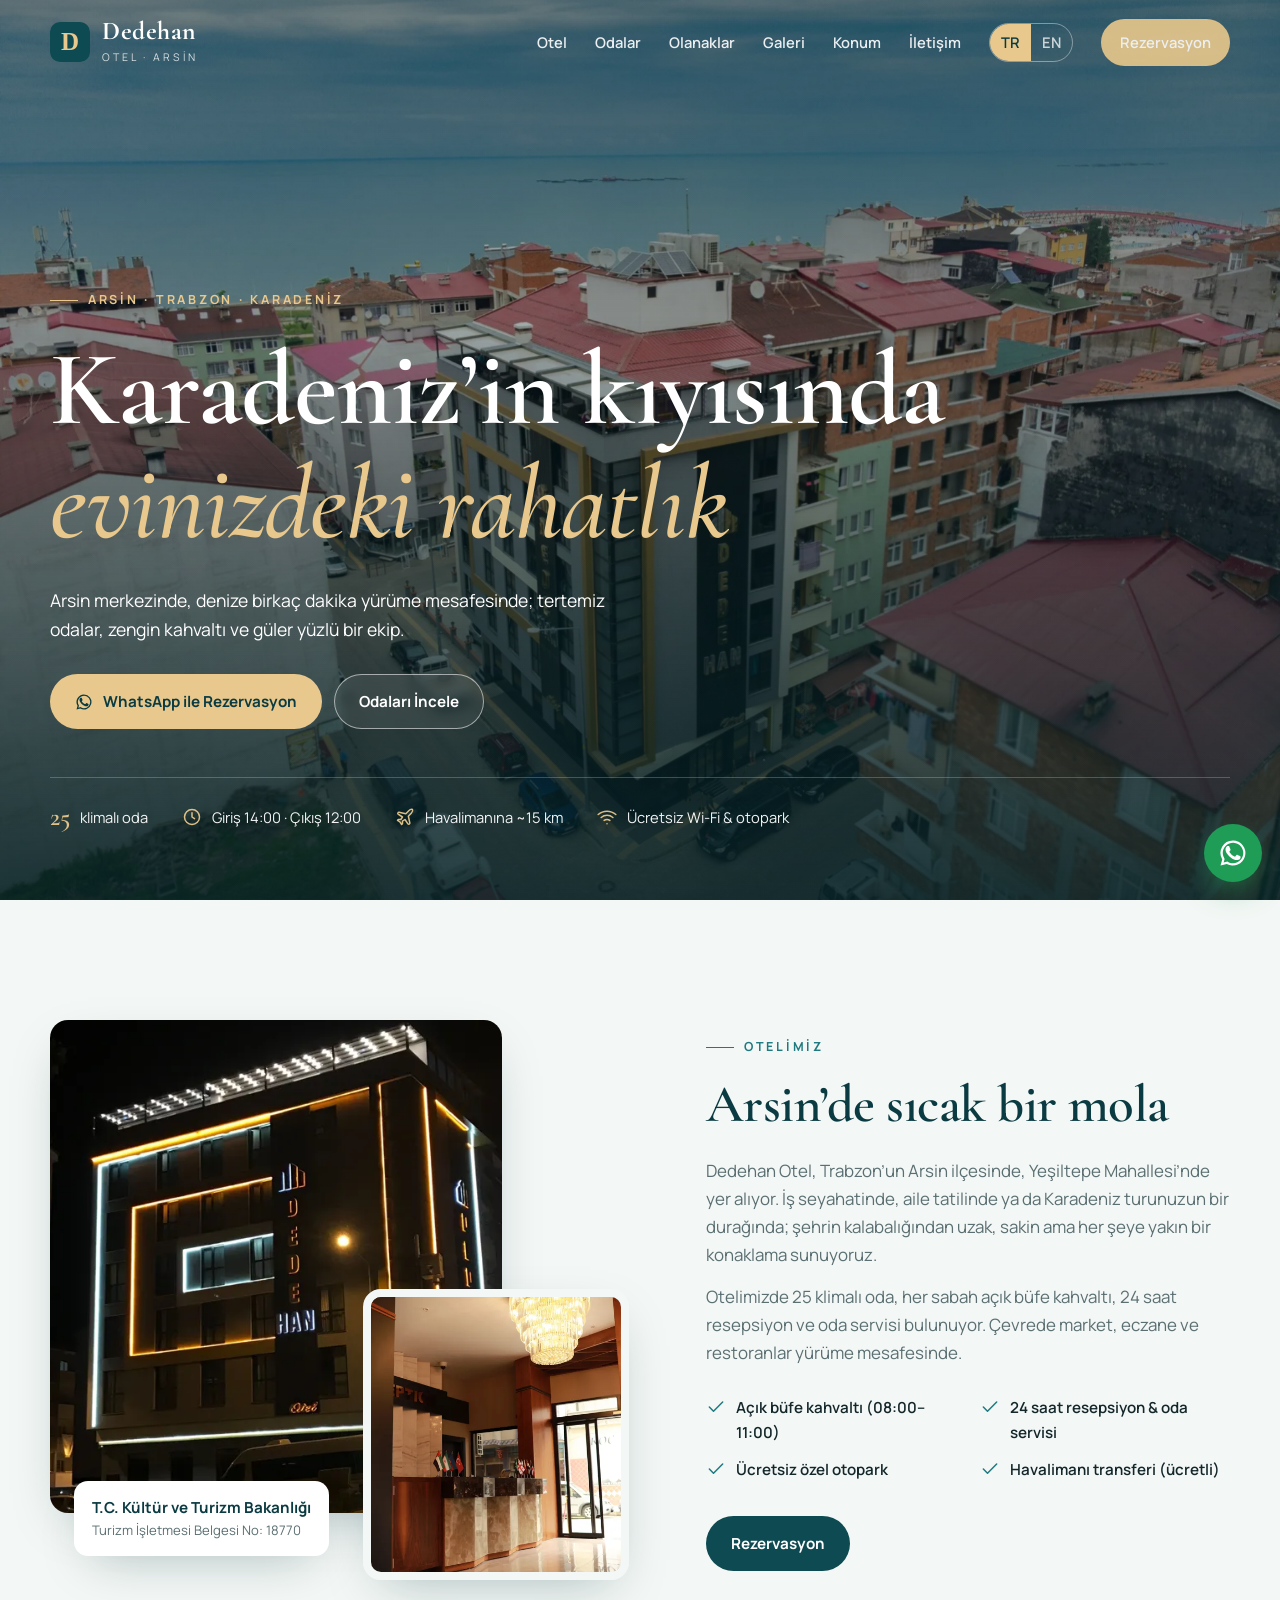
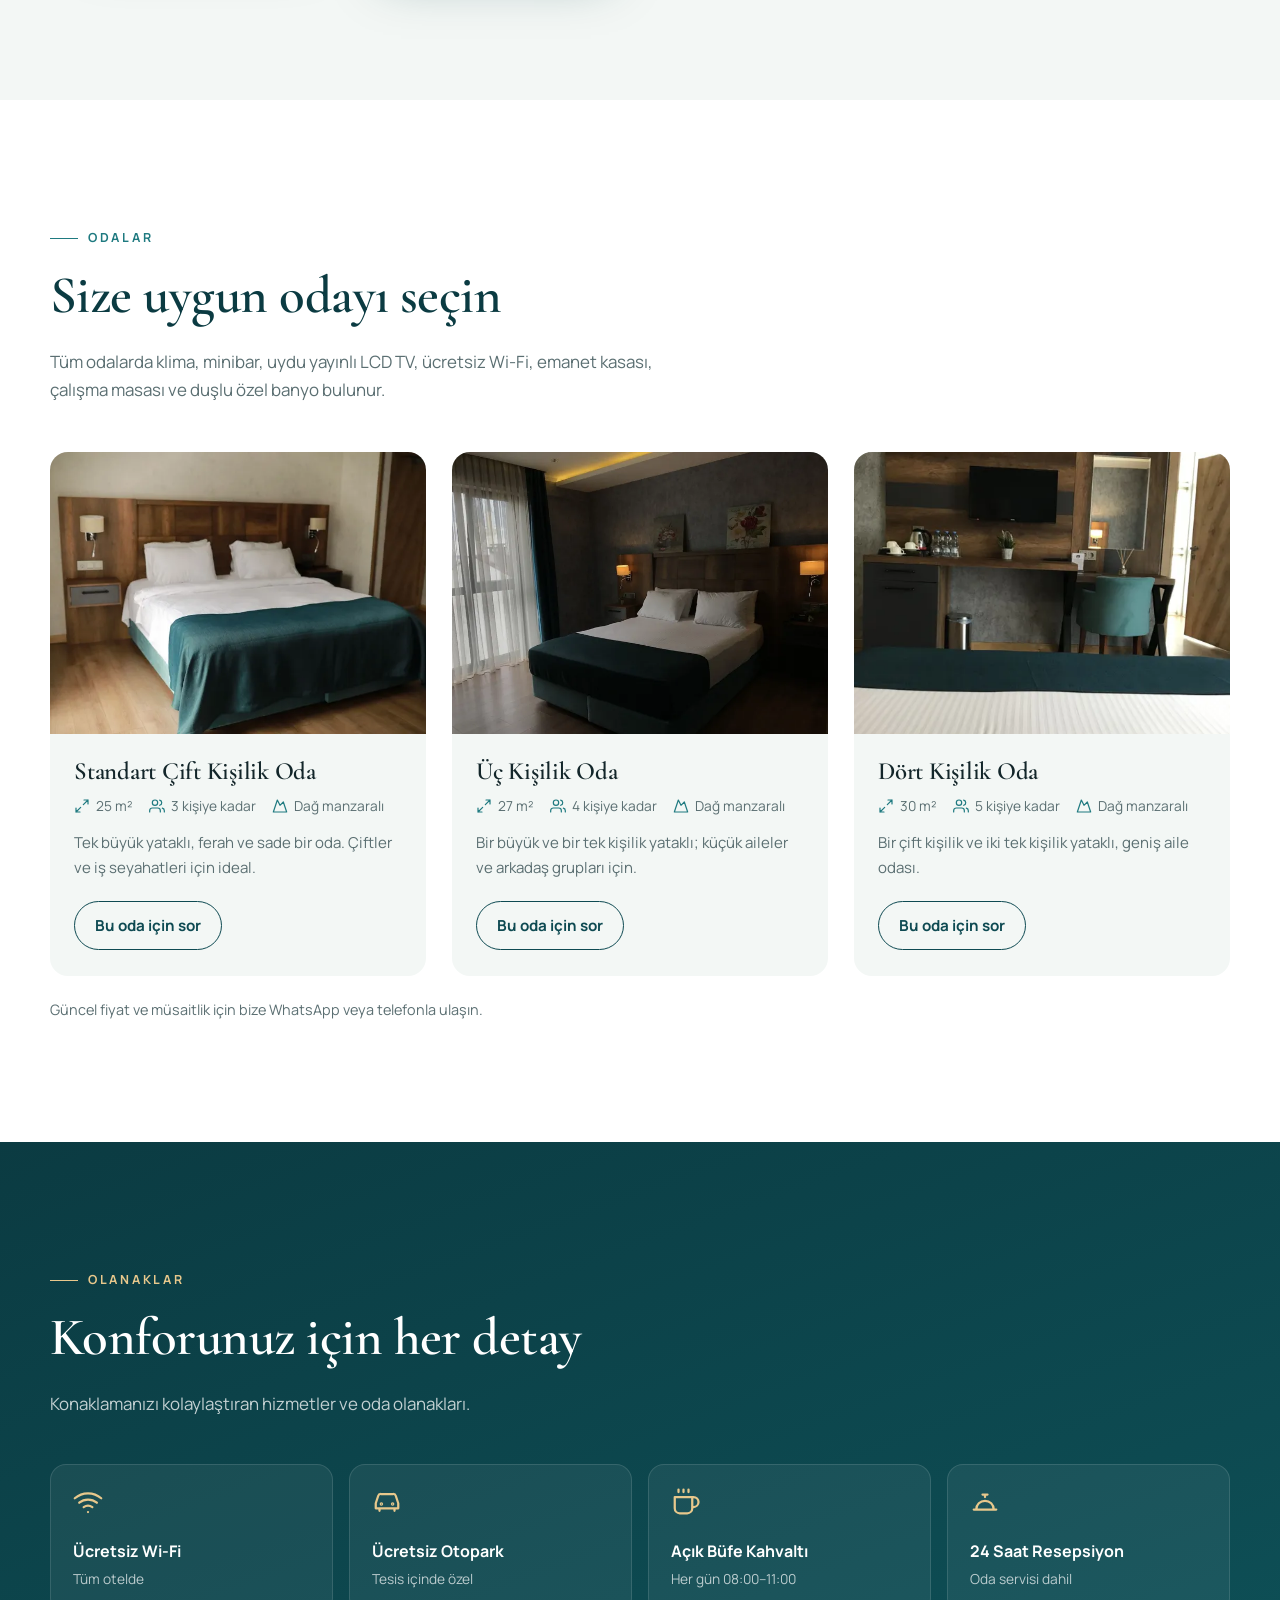
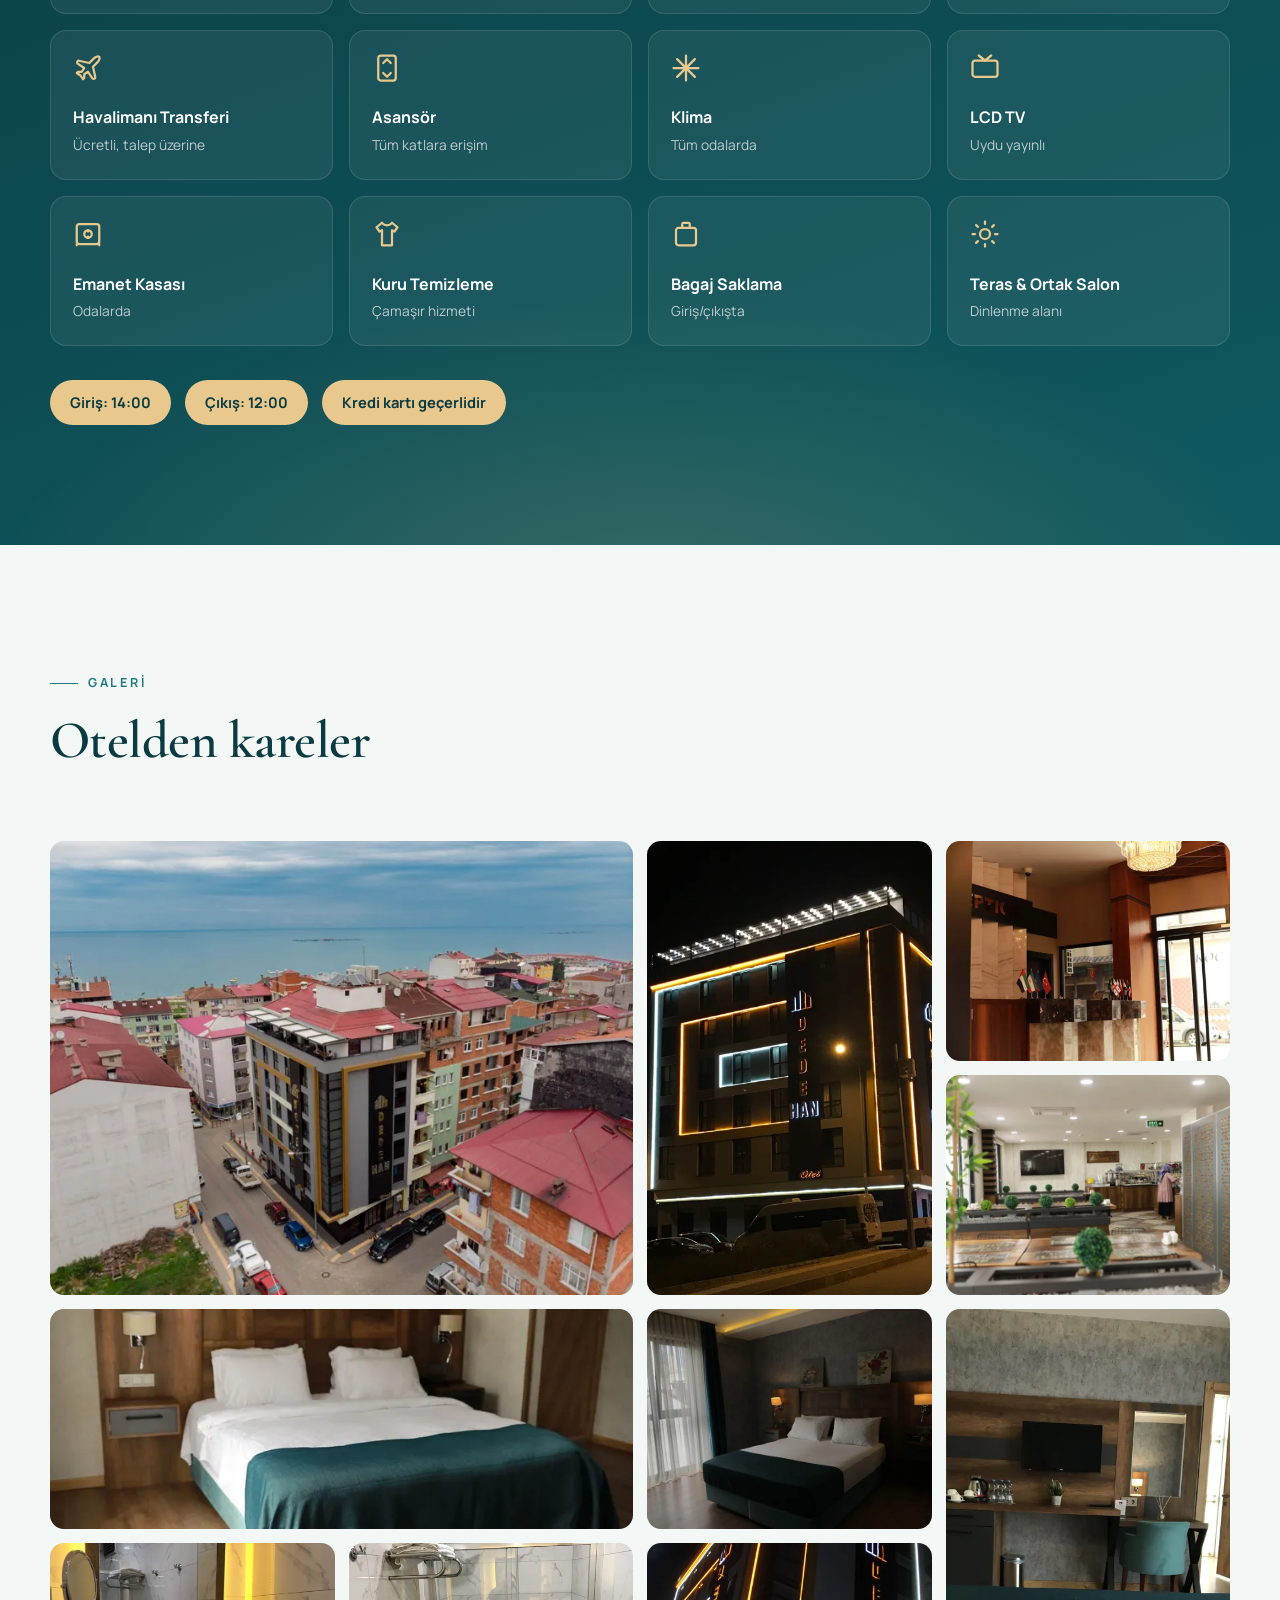
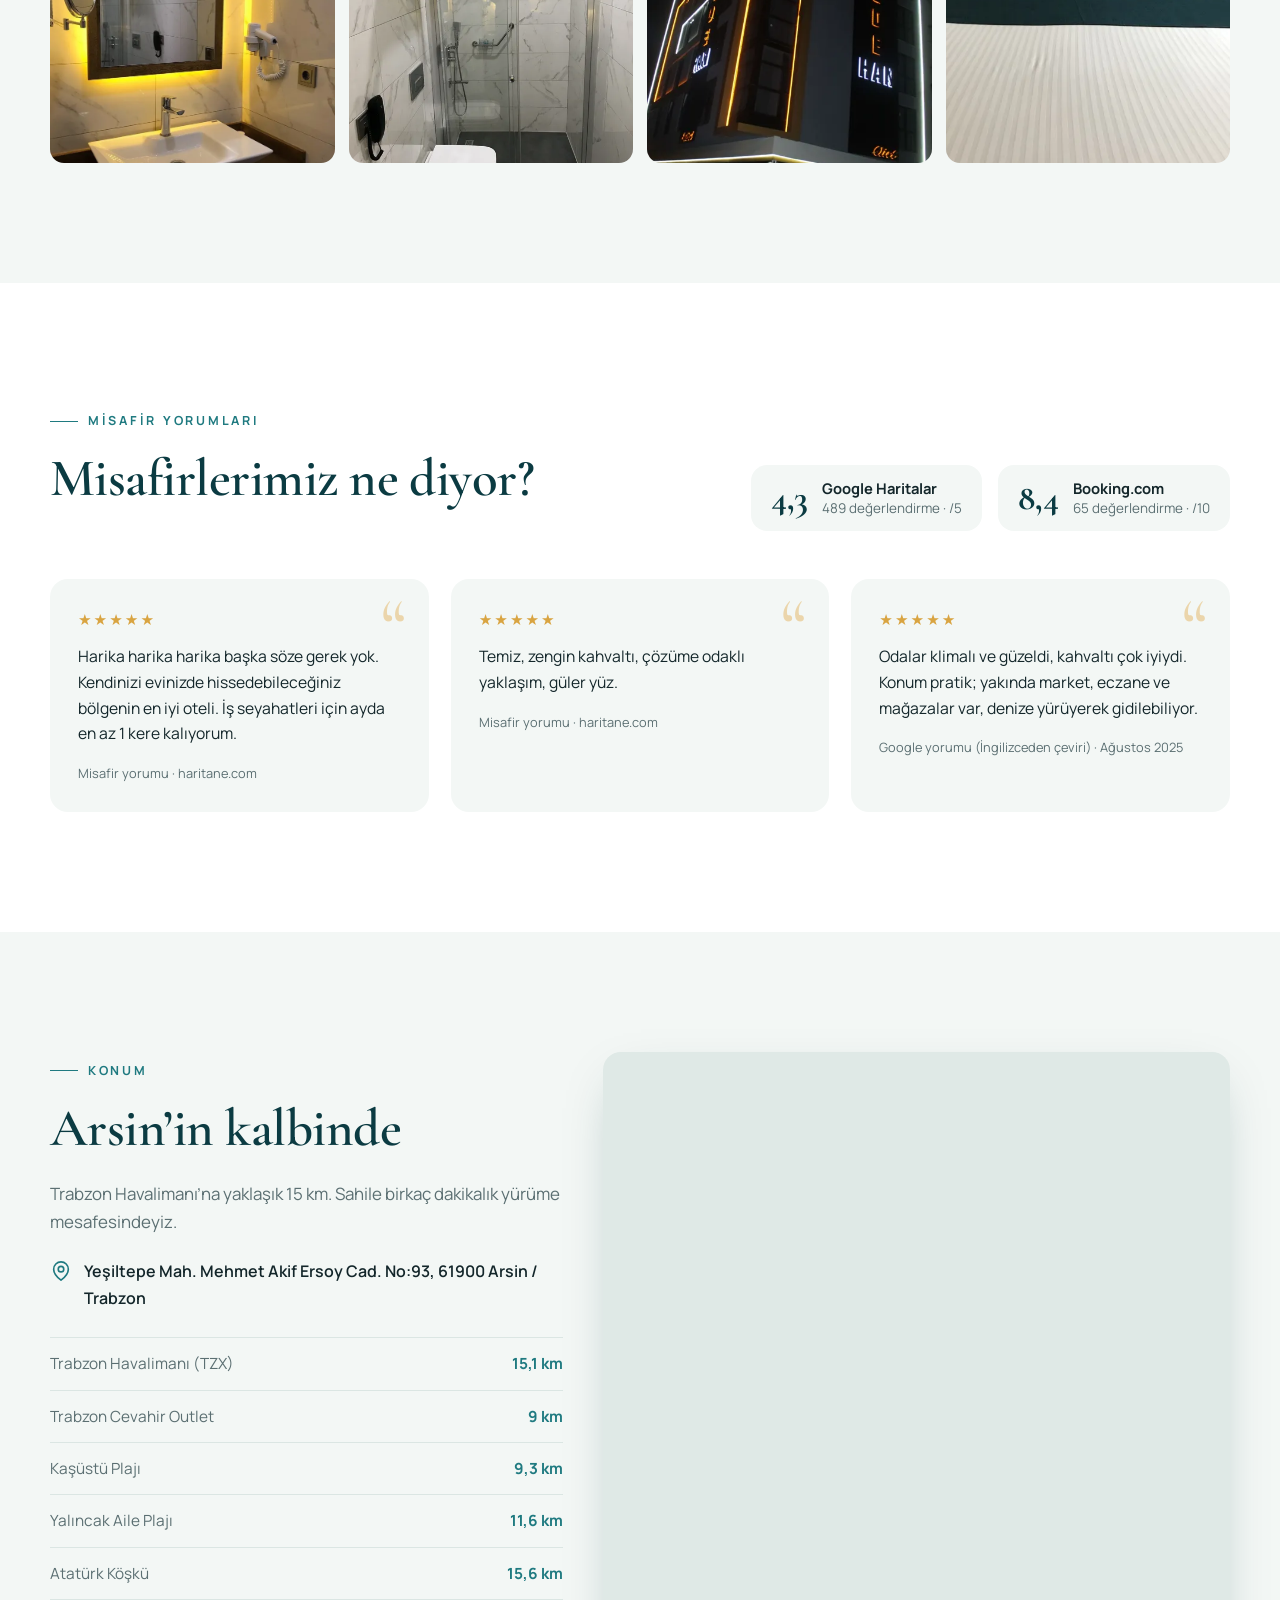
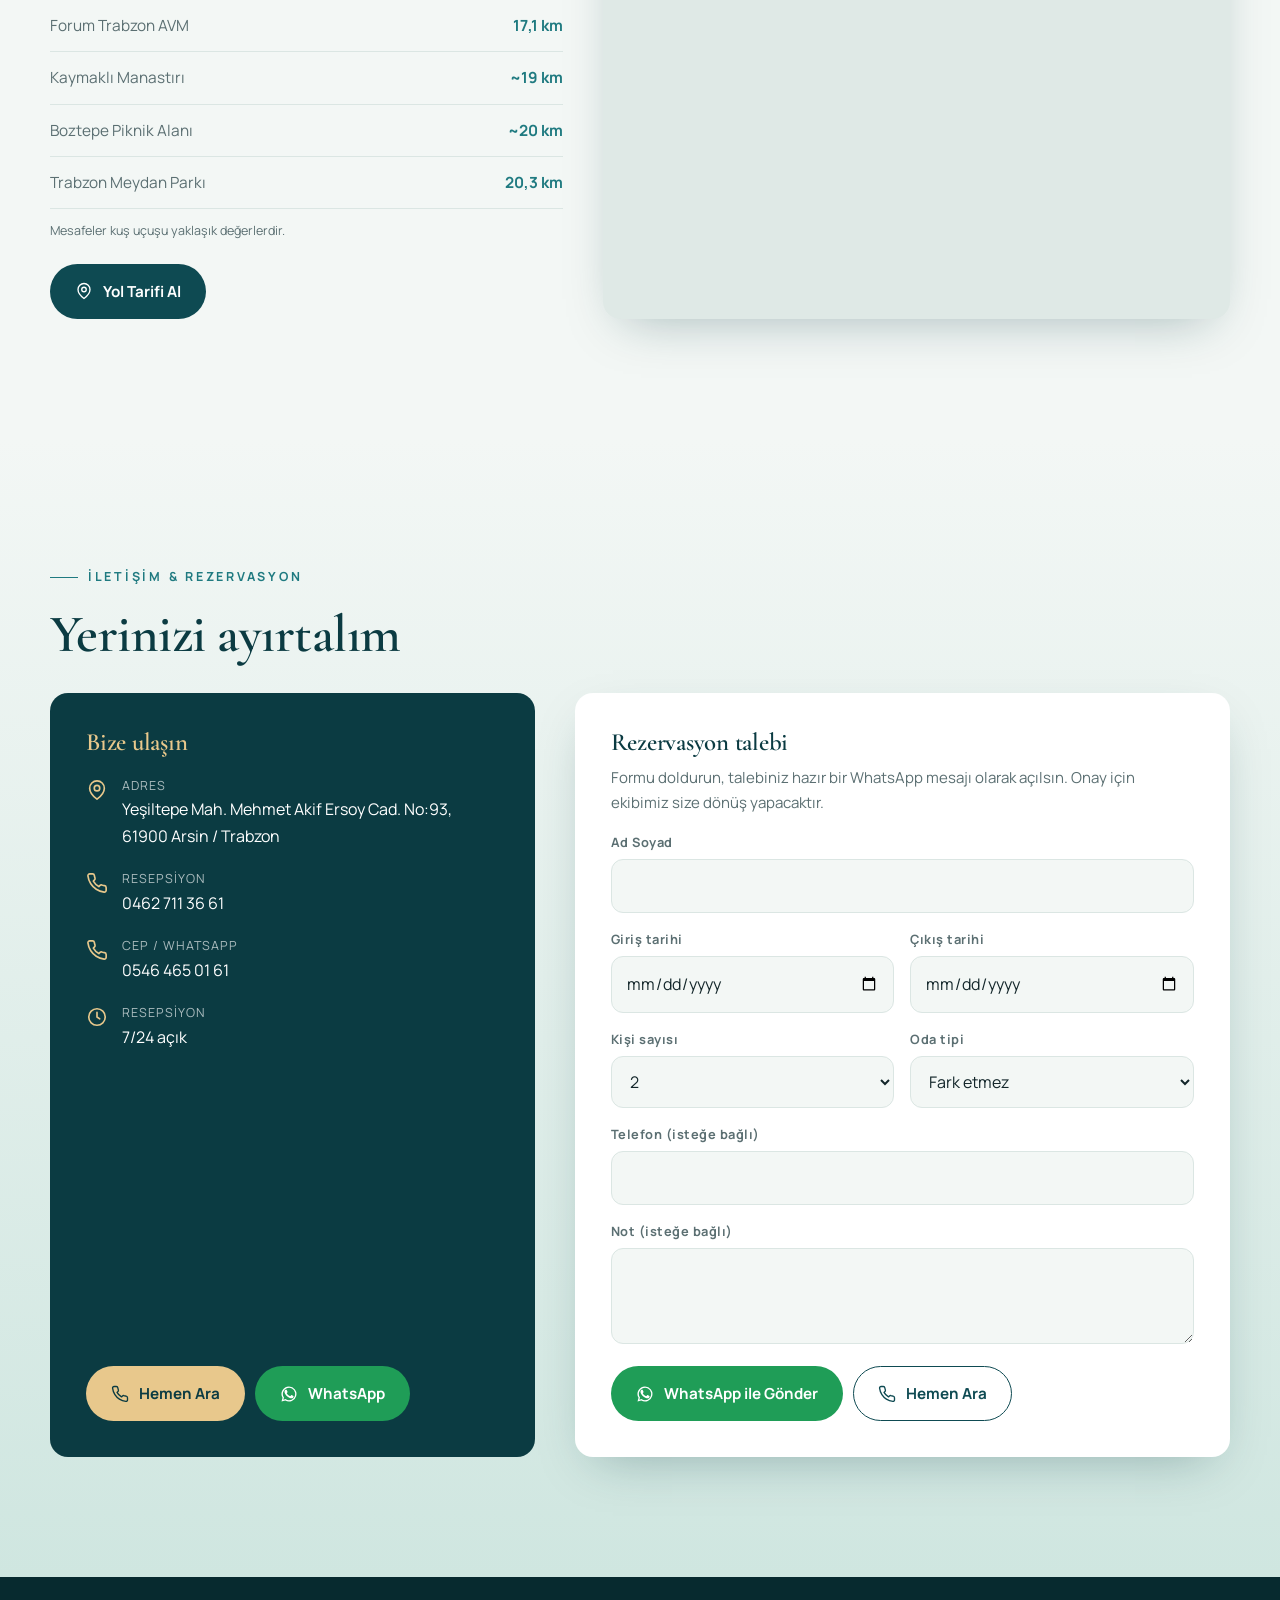
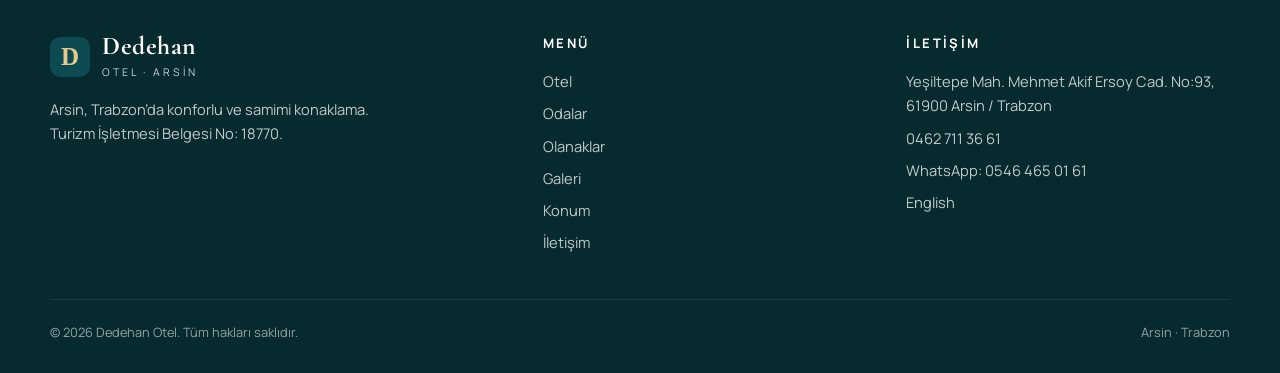
==== commit 932e8d9f: "Update Google review count" ====
--- a/index.html
+++ b/index.html
@@ -26,7 +26,7 @@
 <link href="https://fonts.googleapis.com/css2?family=Cormorant+Garamond:ital,wght@0,500;0,600;0,700;1,500&family=Manrope:wght@400;600;700&display=swap" rel="stylesheet">
 <link rel="preload" as="image" href="assets/img/havadan-deniz.webp">
 <link rel="stylesheet" href="css/style.css">
-<script type="application/ld+json">{"@context": "https://schema.org", "@type": "Hotel", "name": "Dedehan Otel", "alternateName": "Dedehan Hotel", "url": "https://adilmertdev.github.io/dedehan-otel/", "image": ["https://adilmertdev.github.io/dedehan-otel/assets/img/havadan-deniz.webp", "https://adilmertdev.github.io/dedehan-otel/assets/img/dis-cephe-gece.webp"], "description": "Dedehan Otel, Trabzon Arsin'de 25 klimalı odası, açık büfe kahvaltısı, ücretsiz otoparkı ve 24 saat resepsiyonuyla sizi bekliyor. Trabzon Havalimanı'na 15 km.", "telephone": "+904627113661", "address": {"@type": "PostalAddress", "streetAddress": "Yeşiltepe Mah. Mehmet Akif Ersoy Cad. No:93", "addressLocality": "Arsin", "addressRegion": "Trabzon", "postalCode": "61900", "addressCountry": "TR"}, "geo": {"@type": "GeoCoordinates", "latitude": 40.953379, "longitude": 39.935476}, "checkinTime": "14:00", "checkoutTime": "12:00", "numberOfRooms": 25, "amenityFeature": [{"@type": "LocationFeatureSpecification", "name": "Free WiFi", "value": true}, {"@type": "LocationFeatureSpecification", "name": "Free parking", "value": true}, {"@type": "LocationFeatureSpecification", "name": "24-hour front desk", "value": true}, {"@type": "LocationFeatureSpecification", "name": "Room service", "value": true}, {"@type": "LocationFeatureSpecification", "name": "Airport shuttle", "value": true}, {"@type": "LocationFeatureSpecification", "name": "Elevator", "value": true}, {"@type": "LocationFeatureSpecification", "name": "Air conditioning", "value": true}, {"@type": "LocationFeatureSpecification", "name": "Breakfast", "value": true}], "aggregateRating": {"@type": "AggregateRating", "ratingValue": 4.3, "bestRating": 5, "reviewCount": 487}}</script>
+<script type="application/ld+json">{"@context": "https://schema.org", "@type": "Hotel", "name": "Dedehan Otel", "alternateName": "Dedehan Hotel", "url": "https://adilmertdev.github.io/dedehan-otel/", "image": ["https://adilmertdev.github.io/dedehan-otel/assets/img/havadan-deniz.webp", "https://adilmertdev.github.io/dedehan-otel/assets/img/dis-cephe-gece.webp"], "description": "Dedehan Otel, Trabzon Arsin'de 25 klimalı odası, açık büfe kahvaltısı, ücretsiz otoparkı ve 24 saat resepsiyonuyla sizi bekliyor. Trabzon Havalimanı'na 15 km.", "telephone": "+904627113661", "address": {"@type": "PostalAddress", "streetAddress": "Yeşiltepe Mah. Mehmet Akif Ersoy Cad. No:93", "addressLocality": "Arsin", "addressRegion": "Trabzon", "postalCode": "61900", "addressCountry": "TR"}, "geo": {"@type": "GeoCoordinates", "latitude": 40.953379, "longitude": 39.935476}, "checkinTime": "14:00", "checkoutTime": "12:00", "numberOfRooms": 25, "amenityFeature": [{"@type": "LocationFeatureSpecification", "name": "Free WiFi", "value": true}, {"@type": "LocationFeatureSpecification", "name": "Free parking", "value": true}, {"@type": "LocationFeatureSpecification", "name": "24-hour front desk", "value": true}, {"@type": "LocationFeatureSpecification", "name": "Room service", "value": true}, {"@type": "LocationFeatureSpecification", "name": "Airport shuttle", "value": true}, {"@type": "LocationFeatureSpecification", "name": "Elevator", "value": true}, {"@type": "LocationFeatureSpecification", "name": "Air conditioning", "value": true}, {"@type": "LocationFeatureSpecification", "name": "Breakfast", "value": true}], "aggregateRating": {"@type": "AggregateRating", "ratingValue": 4.3, "bestRating": 5, "reviewCount": 489}}</script>
 </head>
 <body>
 <header class="hdr"><div class="wrap">
@@ -71,7 +71,7 @@
 </div></section>
 
 <section id="yorumlar" class="reviews"><div class="wrap">
-<div class="sec-head"><div><span class="eyebrow rv">Misafir Yorumları</span><h2 class="rv d1">Misafirlerimiz ne diyor?</h2></div><div class="scores rv d2"><div class="score"><b>4,3</b><span><strong>Google Haritalar</strong>487 değerlendirme · /5</span></div><div class="score"><b>8,4</b><span><strong>Booking.com</strong>65 değerlendirme · /10</span></div></div></div>
+<div class="sec-head"><div><span class="eyebrow rv">Misafir Yorumları</span><h2 class="rv d1">Misafirlerimiz ne diyor?</h2></div><div class="scores rv d2"><div class="score"><b>4,3</b><span><strong>Google Haritalar</strong>489 değerlendirme · /5</span></div><div class="score"><b>8,4</b><span><strong>Booking.com</strong>65 değerlendirme · /10</span></div></div></div>
 <div class="rev-grid"><blockquote class="rev rv d0"><div class="stars" aria-label="5/5">★★★★★</div><p>Harika harika harika başka söze gerek yok. Kendinizi evinizde hissedebileceğiniz bölgenin en iyi oteli. İş seyahatleri için ayda en az 1 kere kalıyorum.</p><small>Misafir yorumu · haritane.com</small></blockquote><blockquote class="rev rv d1"><div class="stars" aria-label="5/5">★★★★★</div><p>Temiz, zengin kahvaltı, çözüme odaklı yaklaşım, güler yüz.</p><small>Misafir yorumu · haritane.com</small></blockquote><blockquote class="rev rv d2"><div class="stars" aria-label="5/5">★★★★★</div><p>Odalar klimalı ve güzeldi, kahvaltı çok iyiydi. Konum pratik; yakında market, eczane ve mağazalar var, denize yürüyerek gidilebiliyor.</p><small>Google yorumu (İngilizceden çeviri) · Ağustos 2025</small></blockquote></div>
 </div></section>
 
